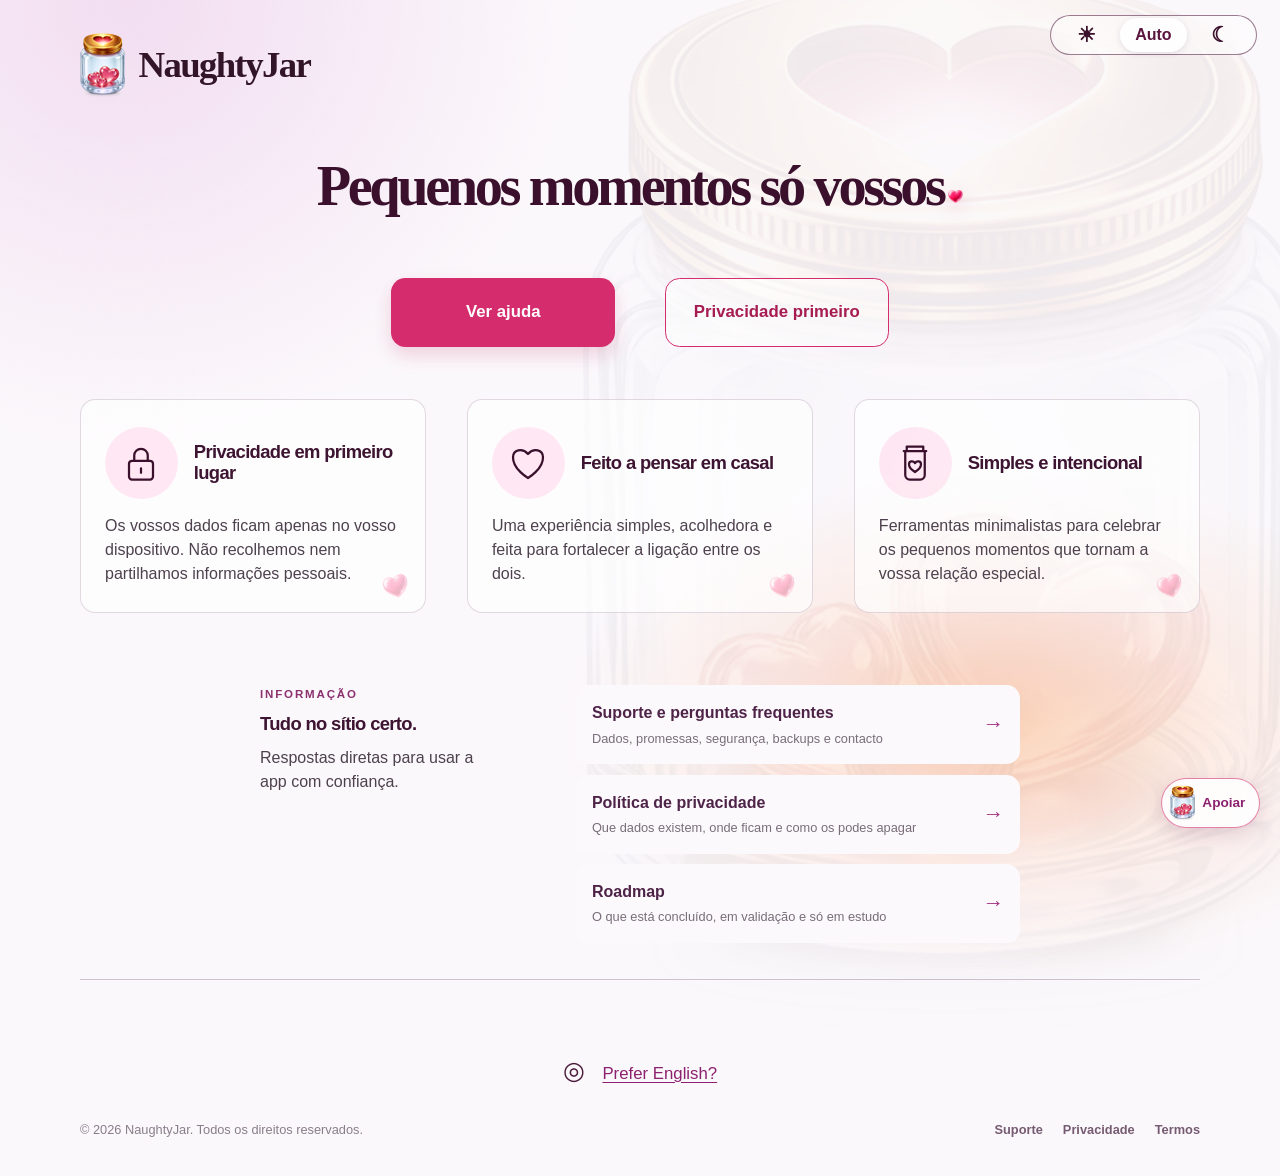
==== index.html @ 37265320 "Início de tudo!!" ====
<!doctype html>
<html lang="pt-PT">
<head>
  <meta charset="utf-8">
  <meta name="viewport" content="width=device-width, initial-scale=1">
  <meta name="description" content="NaughtyJar — uma forma privada de guardar momentos, promessas e ciclos a dois.">
  <meta name="theme-color" content="#8a176f">
  <title>NaughtyJar — Privado, só vosso</title>
  <link rel="stylesheet" href="style.css">
  <link rel="icon" type="image/png" href="img/logo.png">
  <link rel="apple-touch-icon" href="img/logo.png">
  <script defer src="theme.js"></script>
</head>
<body>
  <main class="home">
    <header class="home-brand" aria-label="NaughtyJar">
      <img src="img/logo.png" alt="" width="44px" height="60px">
      <span>NaughtyJar</span>
    </header>
    <section class="hero" aria-labelledby="page-title">
      <h1 id="page-title">Pequenos momentos só vossos<span class="title-charm"><img src="img/heart-charm.png" alt=""></span></h1>
      <div class="hero-actions"><a class="button button-primary" href="pt/support.html">Ver ajuda</a><a class="button button-secondary" href="pt/privacy.html">Privacidade primeiro</a></div>
    </section>
    <section class="feature-grid" aria-label="O essencial">
      <article class="feature-card"><span class="feature-icon"><img src="img/icon-lock.svg" alt=""></span><div><h2>Privacidade em primeiro lugar</h2><p>Os vossos dados ficam apenas no vosso dispositivo. Não recolhemos nem partilhamos informações pessoais.</p></div><img class="card-charm" src="img/heart-charm.png" alt=""></article>
      <article class="feature-card"><span class="feature-icon"><img src="img/icon-heart.svg" alt=""></span><div><h2>Feito a pensar em casal</h2><p>Uma experiência simples, acolhedora e feita para fortalecer a ligação entre os dois.</p></div><img class="card-charm" src="img/heart-charm.png" alt=""></article>
      <article class="feature-card"><span class="feature-icon"><img src="img/icon-jar.svg" alt=""></span><div><h2>Simples e intencional</h2><p>Ferramentas minimalistas para celebrar os pequenos momentos que tornam a vossa relação especial.</p></div><img class="card-charm" src="img/heart-charm.png" alt=""></article>
    </section>
    <section class="resource-section" aria-labelledby="resources-title">
      <div><p class="eyebrow">INFORMAÇÃO</p><h2 id="resources-title">Tudo no sítio certo.</h2><p>Respostas diretas para usar a app com confiança.</p></div>
      <nav class="resource-list" aria-label="Documentos em português">
        <a class="document-link" href="pt/support.html"><span><strong>Suporte e perguntas frequentes</strong><small>Dados, promessas, segurança, backups e contacto</small></span><span aria-hidden="true">→</span></a>
        <a class="document-link" href="pt/privacy.html"><span><strong>Política de privacidade</strong><small>Que dados existem, onde ficam e como os podes apagar</small></span><span aria-hidden="true">→</span></a>
        <a class="document-link" href="pt/roadmap.html"><span><strong>Roadmap</strong><small>O que está concluído, em validação e só em estudo</small></span><span aria-hidden="true">→</span></a>
      </nav>
    </section>
    <hr class="footer-divider">
    <nav class="language-strip site-language-strip" aria-label="Idioma"><span aria-hidden="true">◎</span><a href="en/index.html" lang="en">Prefer English?</a></nav>
  </main>
  <footer class="site-footer"><span>© 2026 NaughtyJar. Todos os direitos reservados.</span><nav aria-label="Informação legal"><a href="pt/support.html">Suporte</a><a href="pt/privacy.html">Privacidade</a><a href="pt/terms.html">Termos</a></nav></footer>
</body>
</html>
---- style.css ----
:root {
  color-scheme: light;
  font-family: ui-rounded, "SF Pro Rounded", -apple-system, BlinkMacSystemFont, "Segoe UI", sans-serif;
  line-height: 1.6;
  background: #fbf8fb;
  color: #271c2a;
}

html { overscroll-behavior-y: none; }

* { box-sizing: border-box; }

body {
  min-height: 100vh;
  margin: 0;
  padding: clamp(1.5rem, 2.5vw, 2.5rem) 1.25rem 1.5rem;
  overflow-x: clip;
  background: radial-gradient(circle at 10% 0%, #f2ddf1 0, transparent 28rem), radial-gradient(circle at 100% 90%, #f8e2d8 0, transparent 26rem), #fbf8fb;
}
body:has(.home) { background: radial-gradient(circle at 10% 0%, #f2ddf1 0, transparent 28rem), #fbf8fb; }
body:has(.home)::before { position: fixed; z-index: 0; right: -10rem; bottom: -5rem; width: 55rem; height: 32rem; content: ""; background: radial-gradient(ellipse at center, rgb(249 194 155 / 72%) 0, rgb(255 221 201 / 44%) 36%, transparent 70%); filter: blur(5px); pointer-events: none; }
body:has(.home) > footer { position: relative; z-index: 1; }
.home { position: relative; width: min(100%, 1120px); margin: 0 auto; }
.card { width: min(100%, 960px); margin: 0 auto; }
.home::before { position: absolute; z-index: 0; top: -4.5rem; right: -7rem; width: min(47rem, 57vw); aspect-ratio: 2 / 3; content: ""; background: url("img/jar-watermark.png") center / contain no-repeat; opacity: .055; filter: saturate(.7) blur(.4px); pointer-events: none; }
.home > * { position: relative; z-index: 1; }
.home-brand { display: inline-flex; align-items: center; gap: .85rem; color: #321628; font-family: Georgia, "Times New Roman", serif; font-size: clamp(1.65rem, 3vw, 2.3rem); font-weight: 700; letter-spacing: -.045em; }
.home-brand img { display: block; width: 45px; height: 67px; object-fit: contain; }
.hero { max-width: none; margin: clamp(3rem, 3vw, 3.5rem) auto 3.25rem; text-align: center; }
.brand-mark { display: grid; width: 3rem; height: 3rem; margin-bottom: 1.5rem; place-items: center; border-radius: 1rem; background: linear-gradient(135deg, #8a176f, #ca567f); box-shadow: 0 .7rem 1.8rem rgb(128 32 102 / 25%); color: #fff; font-size: .82rem; font-weight: 800; letter-spacing: .08em; }
.eyebrow { margin: 0 0 .65rem; color: #8b316f; font-size: .72rem; font-weight: 800; letter-spacing: .16em; }
h1, h2 { line-height: 1.12; }
h1 { margin: 0; font-size: clamp(2.35rem, 6vw, 4.6rem); letter-spacing: -.055em; }
.home h1 { color: #3a102c; font-family: Georgia, "Times New Roman", serif; font-size: clamp(3rem, 4.4vw, 4.65rem); font-weight: 700; letter-spacing: -.06em; }
.title-charm { display: inline-block; width: .27em; height: .27em; margin: 0 0 .03em .08em; vertical-align: -.02em; white-space: nowrap; }
.title-charm img { display: block; width: 100%; height: 100%; object-fit: contain; filter: drop-shadow(0 .12em .16em rgb(173 31 97 / 18%)); }
.intro { max-width: none; margin: 1.55rem 0 0; color: #685c69; font-size: 1.08rem; }
.home .intro { max-width: 48rem; margin-right: auto; margin-left: auto; }
.hero-actions { display: flex; flex-wrap: wrap; justify-content: center; gap: 2.3rem; margin: 3.15rem 0 1.35rem; }
.home .hero-actions { gap: 3.1rem; margin: 3.75rem 0 2rem; }
.button { display: inline-flex; align-items: center; justify-content: center; min-width: 14rem; min-height: 4.35rem; padding: 1rem 1.7rem; border: 1px solid transparent; border-radius: .9rem; font-size: 1.05rem; font-weight: 750; text-decoration: none; }
.button-primary { background: #d42c6d; color: #fff; box-shadow: 0 .55rem 1.1rem rgb(190 38 95 / 18%); }
.button-primary:hover { background: #bd215c; }
.button-secondary { border-color: #d42c6d; color: #a61b51; background: rgb(255 255 255 / 52%); }
.button-secondary:hover { background: rgb(255 225 237 / 58%); color: #8f1645; }
.feature-grid { display: grid; grid-template-columns: repeat(3, minmax(0, 1fr)); gap: 2.55rem; margin-bottom: 4.5rem; }
.feature-card { position: relative; display: grid; grid-template-columns: 6.2rem minmax(0, 1fr); gap: 1.45rem; min-height: 13rem; padding: 2.45rem 1.75rem; overflow: hidden; border: 1px solid rgb(98 52 90 / 18%); border-radius: .95rem; background: rgb(255 255 255 / 64%); box-shadow: none; }
.home .feature-card { grid-template-columns: 4.55rem minmax(0, 1fr); grid-template-rows: 4.55rem auto; column-gap: 1rem; row-gap: .9rem; align-items: center; min-height: 12rem; padding: 1.65rem 1.5rem; }
.home .feature-card > div { display: contents; }
.home .feature-card .feature-icon { grid-column: 1; grid-row: 1; }
.home .feature-card h2 { grid-column: 2; grid-row: 1; margin: 0; }
.home .feature-card p { grid-column: 1 / -1; grid-row: 2; }
.feature-icon { display: grid; width: 4.55rem; height: 4.55rem; place-items: center; border-radius: 50%; background: rgb(255 207 228 / 45%); }
.feature-icon img { width: 3rem; height: 3rem; }
.feature-card h2, .resource-section h2 { margin: .25rem 0 .7rem; color: #3d1431; font-size: 1.15rem; letter-spacing: -.035em; }
.feature-card p, .resource-section > div > p:last-child { margin: 0; color: #4d414d; font-size: 1rem; line-height: 1.5; }
.card-charm { position: absolute; right: 1rem; bottom: .8rem; width: 1.65rem; height: 1.65rem; object-fit: contain; opacity: .28; transform: rotate(-15deg); }
.resource-section { display: grid; grid-template-columns: minmax(0, .7fr) minmax(0, 1.3fr); gap: clamp(1.5rem, 6vw, 5rem); align-items: start; }
.home .resource-section { width: min(100%, 760px); margin-right: auto; margin-left: auto; }
.home .footer-divider { width: 100%; margin-top: 2.25rem; }
.resource-list { display: grid; gap: .65rem; }
.footer-divider { width: 100%; height: 50px; margin: 0 auto; border: 0; border-top: 1px solid rgb(98 52 90 / 28%); }
.language-strip { display: flex; flex-wrap: wrap; gap: .45rem 1rem; margin-top: 3rem; padding-top: 1.2rem; border-top: 1px solid rgb(98 52 90 / 12%); color: #786d79; font-size: .9rem; }
.site-language-strip { width: 100%; justify-content: center; gap: .6rem 1.1rem; margin: 2rem auto 0; padding-top: 0; border-top: 0; font-size: 1rem; }
.site-language-strip span { color: #4a1b3b; font-size: 1.55rem; line-height: .8; }
.site-language-strip a:first-of-type { font-size: 1.05rem; font-weight: 500; text-decoration: underline; text-underline-offset: .18em; }
.language-strip a { color: #8c216f; font-weight: 700; text-decoration: none; }
.language-grid { display: grid; grid-template-columns: repeat(2, minmax(0, 1fr)); gap: 1rem; }
.language-card, .card { border: 1px solid rgb(98 52 90 / 12%); border-radius: 1.4rem; background: rgb(255 255 255 / 80%); box-shadow: 0 1rem 3rem rgb(60 24 55 / 7%); }
.language-card { padding: clamp(1.25rem, 3vw, 2rem); }
.language-heading { display: flex; align-items: center; gap: .9rem; margin-bottom: 1.45rem; }
.language-heading h2 { margin: 0; font-size: 1.25rem; letter-spacing: -.025em; }
.language-heading p { margin: .15rem 0 0; color: #837784; font-size: .9rem; }
.flag { display: grid; width: 2.55rem; height: 2.55rem; place-items: center; border-radius: 50%; background: #f6eaf4; color: #8b316f; font-size: .7rem; font-weight: 800; }
nav { display: grid; gap: .65rem; }
.document-link { display: flex; align-items: center; justify-content: space-between; gap: 1rem; padding: .95rem 1rem; border-radius: .85rem; background: #fcf9fc; color: #4e2348; text-decoration: none; transition: background .18s ease, transform .18s ease; }
.document-link:hover { background: #f4e8f2; transform: translateX(.2rem); }
.document-link strong, .document-link small { display: block; }
.document-link small { margin-top: .16rem; color: #786d79; font-size: .8rem; }
.document-link > span:last-child { color: #a13484; font-size: 1.35rem; }
footer { width: min(100%, 1120px); margin: 2rem auto 0; color: #897d89; font-size: .8rem; }
.site-footer { display: flex; align-items: center; justify-content: space-between; gap: 1rem 2rem; padding-bottom: .75rem; }
.site-footer nav { display: flex; flex-wrap: wrap; gap: 1.25rem; }
footer a { color: #765b72; font-weight: 700; text-decoration: none; }
.footer-pending { color: #897d89; cursor: default; }
footer a:hover { color: #8c216f; }

.theme-control { position: fixed; z-index: 10; top: .95rem; right: max(1.5rem, calc((100vw - 1500px) / 2)); display: flex; width: 12.9rem; height: 2.45rem; gap: 0; padding: .12rem; border: 1px solid rgb(83 32 66 / 58%); border-radius: 99rem; background: rgb(255 255 255 / 46%); box-shadow: none; backdrop-filter: blur(14px); }
.theme-control button { flex: 1; display: grid; min-width: 0; height: 100%; padding: 0; place-items: center; border: 0; border-radius: 99rem; background: transparent; color: #3a102c; cursor: pointer; font: 700 1rem/1 -apple-system, BlinkMacSystemFont, "Segoe UI", sans-serif; }
.theme-control button:first-child, .theme-control button:last-child { font-size: 1.3rem; }
.theme-control button:hover { color: #8a176f; }
.theme-control button[aria-pressed="true"] { background: rgb(255 255 255 / 88%); color: #5a143e; box-shadow: 0 .1rem .4rem rgb(60 24 55 / 12%); }
.theme-control button:focus-visible { outline: 2px solid #a13484; outline-offset: 2px; }
.kofi-floating { position: fixed; z-index: 9; right: 1.25rem; bottom: 4.5rem; display: inline-flex; align-items: center; gap: .45rem; min-height: 2.8rem; padding: .35rem .85rem .35rem .5rem; border: 1px solid rgb(212 44 109 / 60%); border-radius: 999px; background: rgb(255 255 255 / 88%); box-shadow: 0 .45rem 1.2rem rgb(100 30 80 / 16%); color: #8c216f; font-size: .85rem; font-weight: 750; text-decoration: none; backdrop-filter: blur(10px); }
.kofi-floating img { width: 1.55rem; height: 2.3rem; object-fit: contain; }
.kofi-floating:hover { background: #fff0f6; transform: translateY(-1px); }

/* Privacy and support pages */
.document-page { position: relative; width: min(100%, 1400px); margin: 0 auto; }
.document-page::before { position: absolute; z-index: 0; top: -4rem; right: -6rem; width: min(38rem, 52vw); aspect-ratio: 2 / 3; content: ""; background: url("img/jar-watermark.png") center / contain no-repeat; opacity: .035; filter: saturate(.7) blur(.4px); pointer-events: none; }
.document-page > * { position: relative; z-index: 1; }
.document-header { position: relative; max-width: 1120px; margin: 0 auto 4rem; }
.document-header::before { display: flex; min-height: 67px; align-items: center; padding-left: calc(45px + .85rem); content: "NaughtyJar"; background: url("img/logo.png") left center / 45px 67px no-repeat; color: #321628; font-family: Georgia, "Times New Roman", serif; font-size: clamp(1.65rem, 3vw, 2.3rem); font-weight: 700; letter-spacing: -.045em; }
.document-header .back-link { position: fixed; z-index: 10; top: .95rem; left: max(1.5rem, calc((100vw - 1500px) / 2)); display: inline-flex; min-height: 2.45rem; align-items: center; padding: .45rem .8rem; border: 1px solid rgb(98 52 90 / 18%); border-radius: 99rem; background: rgb(255 255 255 / 72%); box-shadow: 0 .25rem .9rem rgb(60 24 55 / 8%); backdrop-filter: blur(12px); color: #6d4668; font-size: 0; font-weight: 700; text-decoration: none; }
.document-header .back-link::after { font-size: .85rem; }
html[lang="pt-PT"] .document-header .back-link::after { content: "← Voltar"; }
html[lang="en"] .document-header .back-link::after { content: "← Back"; }
.document-header .back-link:hover { border-color: #d42c6d; background: rgb(255 225 237 / 58%); color: #a61b51; }
.document-header .back-link:focus-visible { outline: 2px solid #d42c6d; outline-offset: .35rem; }
.document-title-row .document-brand { display: none; }
.back-link { color: #765b72; font-size: .9rem; font-weight: 700; text-decoration: none; }
.back-link:hover { color: #8c216f; }
.document-title-row { display: flex; align-items: center; justify-content: flex-end; gap: 1rem; margin: 1rem 0 1.35rem; }
.document-brand { display: flex; align-items: center; gap: .65rem; }
.document-brand img { display: block; width: 45px; height: 67px; object-fit: contain; }
.document-brand span { color: #8b316f; font-size: .72rem; font-weight: 800; letter-spacing: .14em; }
.language-link { padding: .45rem .75rem; border: 1px solid rgb(98 52 90 / 15%); border-radius: 99rem; color: #6d4668; font-size: .85rem; font-weight: 700; text-decoration: none; }
.language-link:hover { background: #f4e8f2; color: #8c216f; }
.document-header h1 { margin: 0; color: #3a102c; font-family: Georgia, "Times New Roman", serif; font-size: clamp(3rem, 5.2vw, 5.1rem); letter-spacing: -.065em; }
.document-intro { max-width: 48rem; margin: 1.25rem 0 .85rem; color: #685c69; font-size: 1.1rem; }
.document-header small { color: #7e727e; }
.document-content { max-width: 1120px; margin: 0 auto; padding: clamp(1.7rem, 4vw, 3.1rem); border: 1px solid rgb(98 52 90 / 16%); border-radius: 1rem; background: rgb(255 255 255 / 66%); box-shadow: none; }
.document-page + .footer-divider { margin-top: 4rem; }
.document-content h2 { margin: 2rem 0 .55rem; color: #4b2548; font-size: 1.22rem; letter-spacing: -.025em; }
.document-content h2:first-child { margin-top: 0; }
.document-content p { margin: .55rem 0; }
.document-content a { color: #8c216f; font-weight: 650; }
.document-content a.button-primary { color: #fff; }
.faq details { padding: .9rem 0; border-bottom: 1px solid rgb(98 52 90 / 11%); }
.faq details:last-of-type { border-bottom: 0; }
.faq summary { cursor: pointer; color: #4b2548; font-weight: 750; }
.faq summary::marker { color: #a13484; }
.faq details p { margin: .65rem 0 .05rem; color: #5f535f; }
.faq code { padding: .12rem .32rem; border-radius: .32rem; background: #f3e9f1; color: #6e215d; font-size: .9em; }
.roadmap ul { margin: .55rem 0 1.5rem; padding-left: 1.25rem; }
.roadmap li { margin: .5rem 0; }

.card { max-width: 760px; padding: clamp(1.5rem, 5vw, 3.25rem); }
.card > p:first-child { margin-top: 0; font-size: .92rem; }
.card h1 { margin: .8rem 0 .45rem; font-size: clamp(2.15rem, 6vw, 3.6rem); color: #762466; }
.card h2 { margin: 2rem 0 .55rem; color: #4b2548; font-size: 1.22rem; }
.card p { margin: .55rem 0; }
.card a { color: #8c216f; font-weight: 650; }
small { color: #7e727e; }

@media (max-width: 760px) { .intro { white-space: normal; } }
@media (max-width: 1050px) { .feature-grid { gap: 1rem; } .feature-card { grid-template-columns: 1fr; min-height: auto; } .feature-icon { width: 3.8rem; height: 3.8rem; font-size: 2rem; } }
@media (max-width: 720px) { .feature-grid, .resource-section { grid-template-columns: 1fr; } .feature-grid { gap: .75rem; } .home h1 { font-size: clamp(2.75rem, 11vw, 4.6rem); } .hero { margin-top: 4.75rem; text-align: left; } .hero-actions { justify-content: flex-start; gap: .75rem; } .button { min-width: 0; min-height: 3.25rem; } .site-language-strip { justify-content: flex-start; } }
@media (max-width: 620px) { .language-grid { grid-template-columns: 1fr; } .home::before, .document-page::before { top: 1rem; right: -7rem; width: 28rem; opacity: .035; } .home-brand { font-size: 1.55rem; } .home-brand img { width: 45px; height: 67px; } .document-header::before { min-height: 67px; padding-left: calc(45px + .85rem); background-size: 45px 67px; font-size: 1.55rem; } .document-header .back-link { top: .65rem; left: .65rem; } .hero { margin-bottom: 2.5rem; padding-top: 0; } .feature-card { padding: 1.45rem; } .theme-control { top: .65rem; right: .65rem; } .site-footer { align-items: flex-start; flex-direction: column; } }

@media (prefers-color-scheme: dark) 
{
  :root { color-scheme: dark; background: #1e1620; color: #f6edf6; }
  body { background: radial-gradient(circle at 10% 0%, #41253e 0, transparent 28rem), #1e1620; }
  .language-card, .card { border-color: rgb(255 218 247 / 12%); background: rgb(48 34 50 / 90%); box-shadow: none; }
  .feature-card { border-color: rgb(255 218 247 / 12%); background: rgb(48 34 50 / 72%); }
  .intro, .language-heading p, .document-link small, small { color: #c5b7c4; }
  .document-link { background: #3c2a3d; color: #f6edf6; }
  .document-link:hover { background: #4a3149; }
  .flag { background: #4b2d47; color: #ffc7ef; }
  .card h1, .card h2 { color: #ffc6ee; }
  .card a, .document-link > span:last-child { color: #ffafe1; }
  .button-primary { background: #c448a1; color: #241522; }
  .document-content a.button-primary { color: #241522; }
  .button-primary:hover { background: #e266bb; }
  .button-secondary { border-color: rgb(255 218 247 / 16%); background: #3c2a3d; color: #ffafe1; }
  .button-secondary:hover { background: #4a3149; }
  .feature-card h2, .resource-section h2, .faq summary, .home h1, .document-header h1 { color: #ffc6ee; }
  .feature-card p, .resource-section > div > p:last-child, .faq details p { color: #c5b7c4; }
  .faq details, .footer-divider { border-color: rgb(255 218 247 / 12%); }
  .faq code { background: #4a3149; color: #ffafe1; }
  .back-link, .document-intro, .document-header small { color: #c5b7c4; }
  .back-link:hover, .language-link { color: #ffafe1; }
  .language-link { border-color: rgb(255 218 247 / 16%); }
  .language-link:hover { background: #4a3149; }
  .document-brand span, .document-content a { color: #ffafe1; }
  footer a { color: #ffafe1; }
  .home-brand, .document-header::before { color: #fff0fa; }
  .eyebrow { color: #ffafe1; }
  .language-strip, footer, .footer-pending { color: #dbcada; }
  .language-strip a { color: #ffafe1; }
  .document-header .back-link { border-color: rgb(255 218 247 / 28%); background: rgb(48 34 50 / 82%); box-shadow: none; color: #ffafe1; }
  .document-content { border-color: rgb(255 218 247 / 12%); background: rgb(48 34 50 / 90%); box-shadow: none; }
  .kofi-floating { border-color: rgb(255 175 225 / 55%); background: rgb(48 34 50 / 90%); color: #ffafe1; box-shadow: none; }
  .kofi-floating:hover { background: #4a3149; }
  .document-content h2 { color: #ffc6ee; }
  .home::before { opacity: .09; }
  .site-language-strip span { color: #ffafe1; }
  body:has(.home)::before { display: none; }
}

/* An explicit appearance choice takes priority over the device setting. */
html[data-theme="dark"] { color-scheme: dark; background: #1e1620; color: #f6edf6; }
html[data-theme="dark"] body { background: radial-gradient(circle at 10% 0%, #41253e 0, transparent 28rem), #1e1620; }
html[data-theme="dark"] .language-card, html[data-theme="dark"] .card { border-color: rgb(255 218 247 / 12%); background: rgb(48 34 50 / 90%); box-shadow: none; }
html[data-theme="dark"] .feature-card { border-color: rgb(255 218 247 / 12%); background: rgb(48 34 50 / 72%); }
html[data-theme="dark"] .intro, html[data-theme="dark"] .language-heading p, html[data-theme="dark"] .document-link small, html[data-theme="dark"] small { color: #c5b7c4; }
html[data-theme="dark"] .document-link { background: #3c2a3d; color: #f6edf6; }
html[data-theme="dark"] .document-link:hover, html[data-theme="dark"] .button-secondary:hover, html[data-theme="dark"] .language-link:hover { background: #4a3149; }
html[data-theme="dark"] .flag { background: #4b2d47; color: #ffc7ef; }
html[data-theme="dark"] .card h1, html[data-theme="dark"] .card h2, html[data-theme="dark"] .feature-card h2, html[data-theme="dark"] .resource-section h2, html[data-theme="dark"] .faq summary, html[data-theme="dark"] .document-content h2, html[data-theme="dark"] .home h1, html[data-theme="dark"] .document-header h1 { color: #ffc6ee; }
html[data-theme="dark"] .card a, html[data-theme="dark"] .document-link > span:last-child, html[data-theme="dark"] .back-link:hover, html[data-theme="dark"] .language-link, html[data-theme="dark"] .document-brand span, html[data-theme="dark"] .document-content a, html[data-theme="dark"] footer a { color: #ffafe1; }
html[data-theme="dark"] .button-primary { background: #e05a92; color: #241522; }
html[data-theme="dark"] .document-content a.button-primary { color: #241522; }
html[data-theme="dark"] .button-primary:hover { background: #ed77a7; }
html[data-theme="dark"] .button-secondary { border-color: rgb(255 218 247 / 16%); background: #3c2a3d; color: #ffafe1; }
html[data-theme="dark"] .feature-card p, html[data-theme="dark"] .resource-section > div > p:last-child, html[data-theme="dark"] .faq details p, html[data-theme="dark"] .back-link, html[data-theme="dark"] .document-intro, html[data-theme="dark"] .document-header small { color: #c5b7c4; }
html[data-theme="dark"] .faq details, html[data-theme="dark"] .footer-divider { border-color: rgb(255 218 247 / 12%); }
html[data-theme="dark"] .faq code { background: #4a3149; color: #ffafe1; }
html[data-theme="dark"] .language-link { border-color: rgb(255 218 247 / 16%); }
html[data-theme="dark"] .document-content { border-color: rgb(255 218 247 / 12%); background: rgb(48 34 50 / 90%); box-shadow: none; }
html[data-theme="dark"] .kofi-floating { border-color: rgb(255 175 225 / 55%); background: rgb(48 34 50 / 90%); color: #ffafe1; box-shadow: none; }
html[data-theme="dark"] .kofi-floating:hover { background: #4a3149; }
html[data-theme="dark"] .theme-control { border-color: rgb(255 218 247 / 35%); background: rgb(48 34 50 / 78%); box-shadow: none; }
html[data-theme="dark"] .theme-control button { color: #e6d8e4; }
html[data-theme="dark"] .theme-control button:hover { color: #ffafe1; }
html[data-theme="dark"] .theme-control button[aria-pressed="true"] { background: rgb(91 57 86 / 92%); color: #fff; box-shadow: none; }
html[data-theme="dark"] .home::before { opacity: .09; }
html[data-theme="dark"] .site-language-strip span { color: #ffafe1; }
html[data-theme="dark"] body:has(.home)::before { display: none; }
html[data-theme="dark"] .home-brand, html[data-theme="dark"] .document-header::before { color: #fff0fa; }
html[data-theme="dark"] .eyebrow { color: #ffafe1; }
html[data-theme="dark"] .language-strip, html[data-theme="dark"] footer, html[data-theme="dark"] .footer-pending { color: #dbcada; }
html[data-theme="dark"] .language-strip a { color: #ffafe1; }
html[data-theme="dark"] .document-header .back-link { border-color: rgb(255 218 247 / 28%); background: rgb(48 34 50 / 82%); box-shadow: none; color: #ffafe1; }

html[data-theme="light"] { color-scheme: light; background: #fbf8fb; color: #271c2a; }
html[data-theme="light"] body { background: radial-gradient(circle at 10% 0%, #f2ddf1 0, transparent 28rem), radial-gradient(circle at 100% 90%, #f8e2d8 0, transparent 26rem), #fbf8fb; }
html[data-theme="light"] .language-card, html[data-theme="light"] .card { border-color: rgb(98 52 90 / 12%); background: rgb(255 255 255 / 80%); box-shadow: 0 1rem 3rem rgb(60 24 55 / 7%); }
html[data-theme="light"] .feature-card { border-color: rgb(98 52 90 / 12%); background: rgb(255 255 255 / 62%); }
html[data-theme="light"] .intro, html[data-theme="light"] .language-heading p, html[data-theme="light"] .document-link small, html[data-theme="light"] small { color: #685c69; }
html[data-theme="light"] .document-link { background: #fcf9fc; color: #4e2348; }
html[data-theme="light"] .document-link:hover { background: #f4e8f2; }
html[data-theme="light"] .flag { background: #f6eaf4; color: #8b316f; }
html[data-theme="light"] .card h1 { color: #762466; }
html[data-theme="light"] .card h2, html[data-theme="light"] .feature-card h2, html[data-theme="light"] .resource-section h2, html[data-theme="light"] .faq summary, html[data-theme="light"] .document-content h2 { color: #4b2548; }
html[data-theme="light"] .card a, html[data-theme="light"] .document-link > span:last-child, html[data-theme="light"] .back-link:hover, html[data-theme="light"] .language-link, html[data-theme="light"] .document-brand span, html[data-theme="light"] .document-content a, html[data-theme="light"] footer a { color: #8c216f; }
html[data-theme="light"] .button-primary { background: #d42c6d; color: #fff; }
html[data-theme="light"] .document-content a.button-primary { color: #fff; }
html[data-theme="light"] .button-primary:hover { background: #bd215c; }
html[data-theme="light"] .button-secondary { border-color: #d42c6d; background: rgb(255 255 255 / 52%); color: #a61b51; }
html[data-theme="light"] .button-secondary:hover { background: rgb(255 225 237 / 58%); }
html[data-theme="light"] .feature-card p, html[data-theme="light"] .resource-section > div > p:last-child, html[data-theme="light"] .faq details p, html[data-theme="light"] .back-link, html[data-theme="light"] .document-intro, html[data-theme="light"] .document-header small { color: #685c69; }
html[data-theme="light"] .faq details, html[data-theme="light"] .footer-divider { border-color: rgb(98 52 90 / 12%); }
html[data-theme="light"] .faq code { background: #f3e9f1; color: #6e215d; }
html[data-theme="light"] .language-link { border-color: rgb(98 52 90 / 15%); }
html[data-theme="light"] .document-content { border-color: rgb(98 52 90 / 12%); background: rgb(255 255 255 / 80%); box-shadow: 0 1rem 3rem rgb(60 24 55 / 7%); }
html[data-theme="light"] .theme-control { border-color: rgb(83 32 66 / 58%); background: rgb(255 255 255 / 46%); box-shadow: none; }
html[data-theme="light"] .theme-control button { color: #3a102c; }
html[data-theme="light"] .theme-control button:hover { color: #8a176f; }
html[data-theme="light"] .theme-control button[aria-pressed="true"] { background: rgb(255 255 255 / 88%); color: #5a143e; box-shadow: 0 .1rem .4rem rgb(60 24 55 / 12%); }
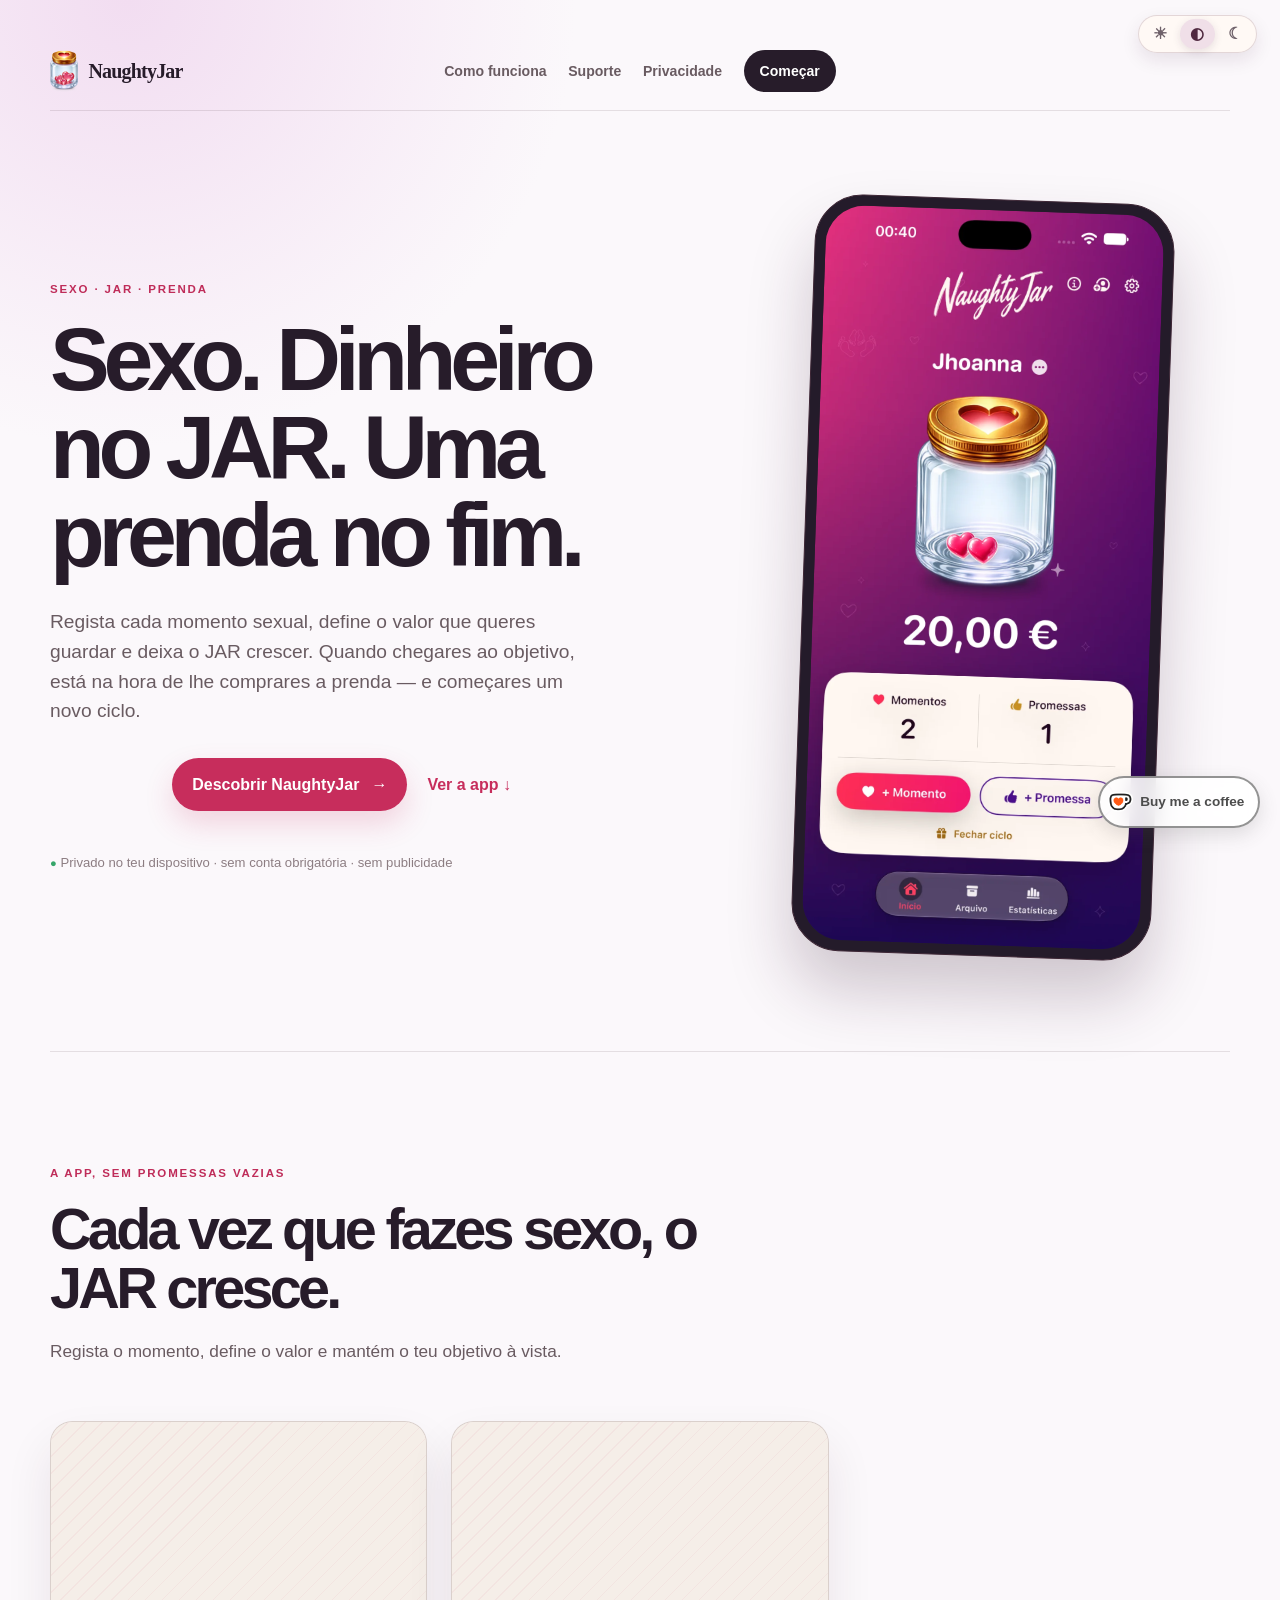
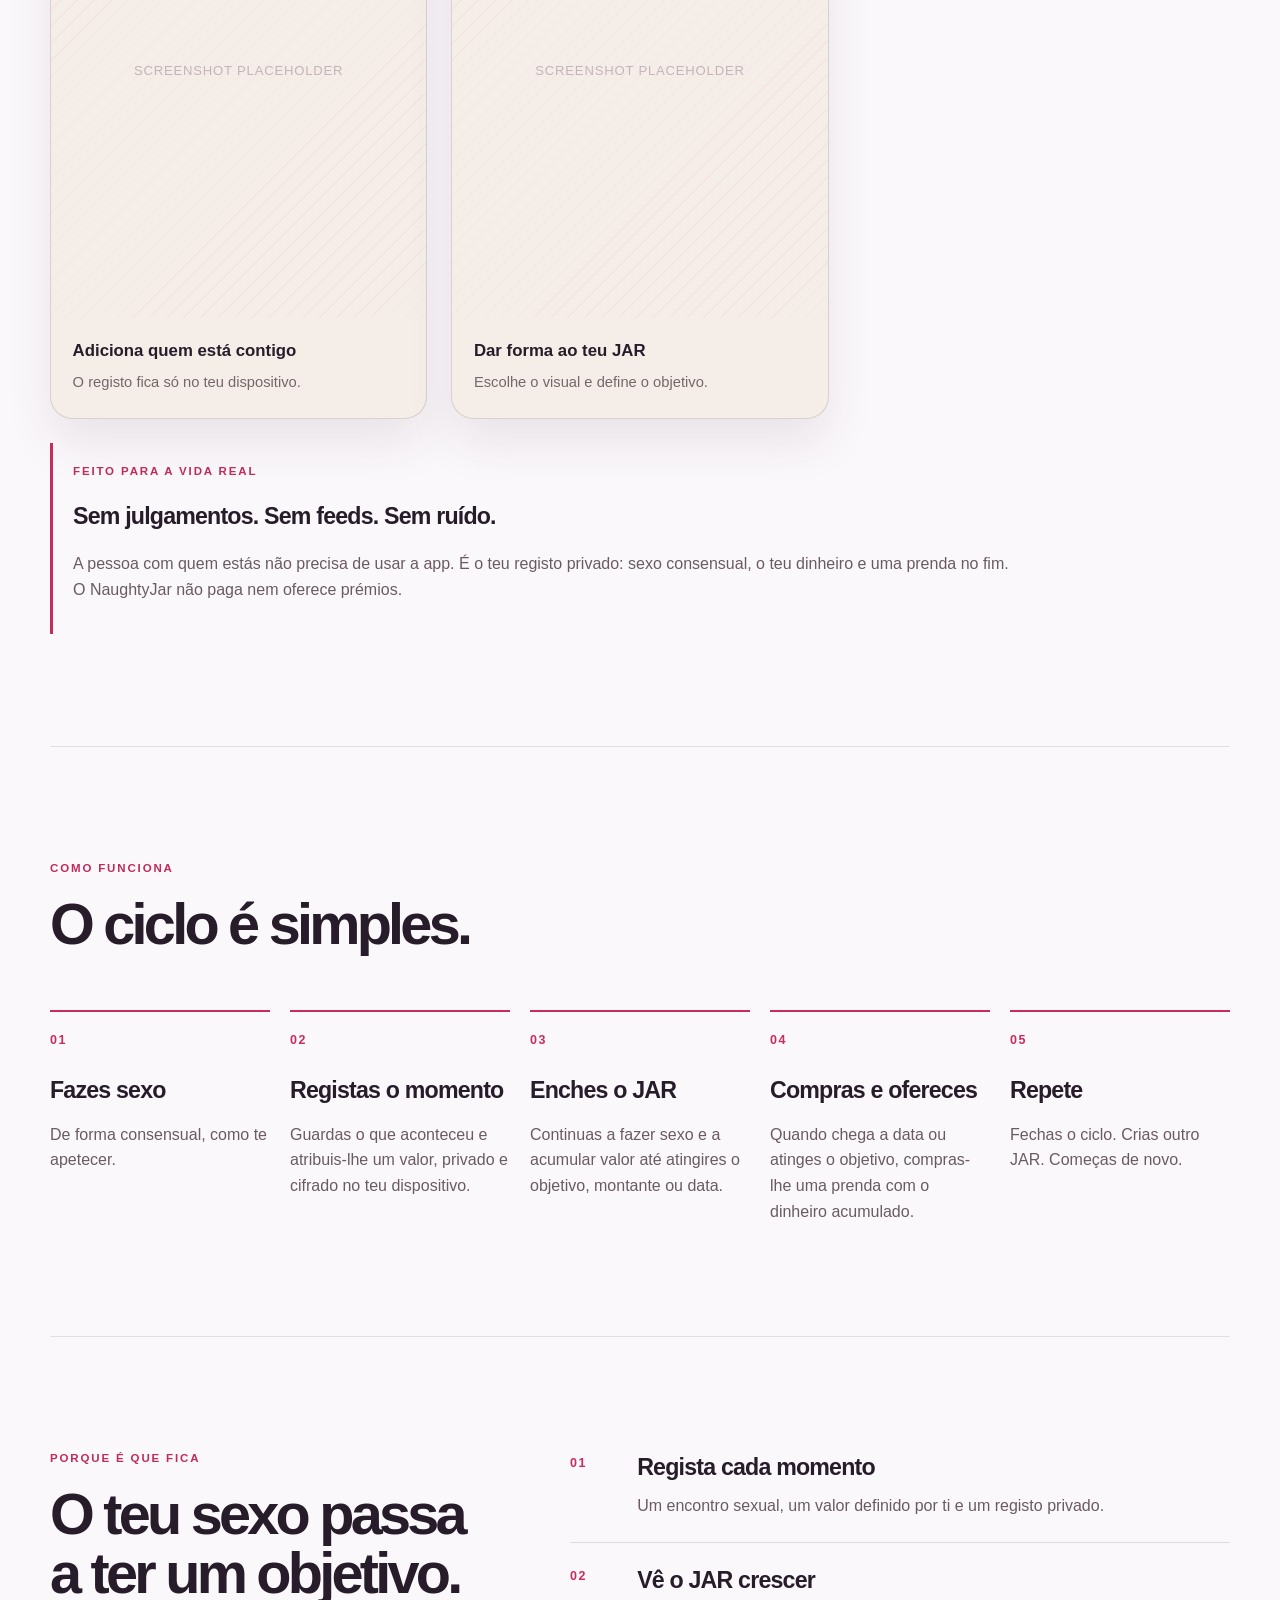
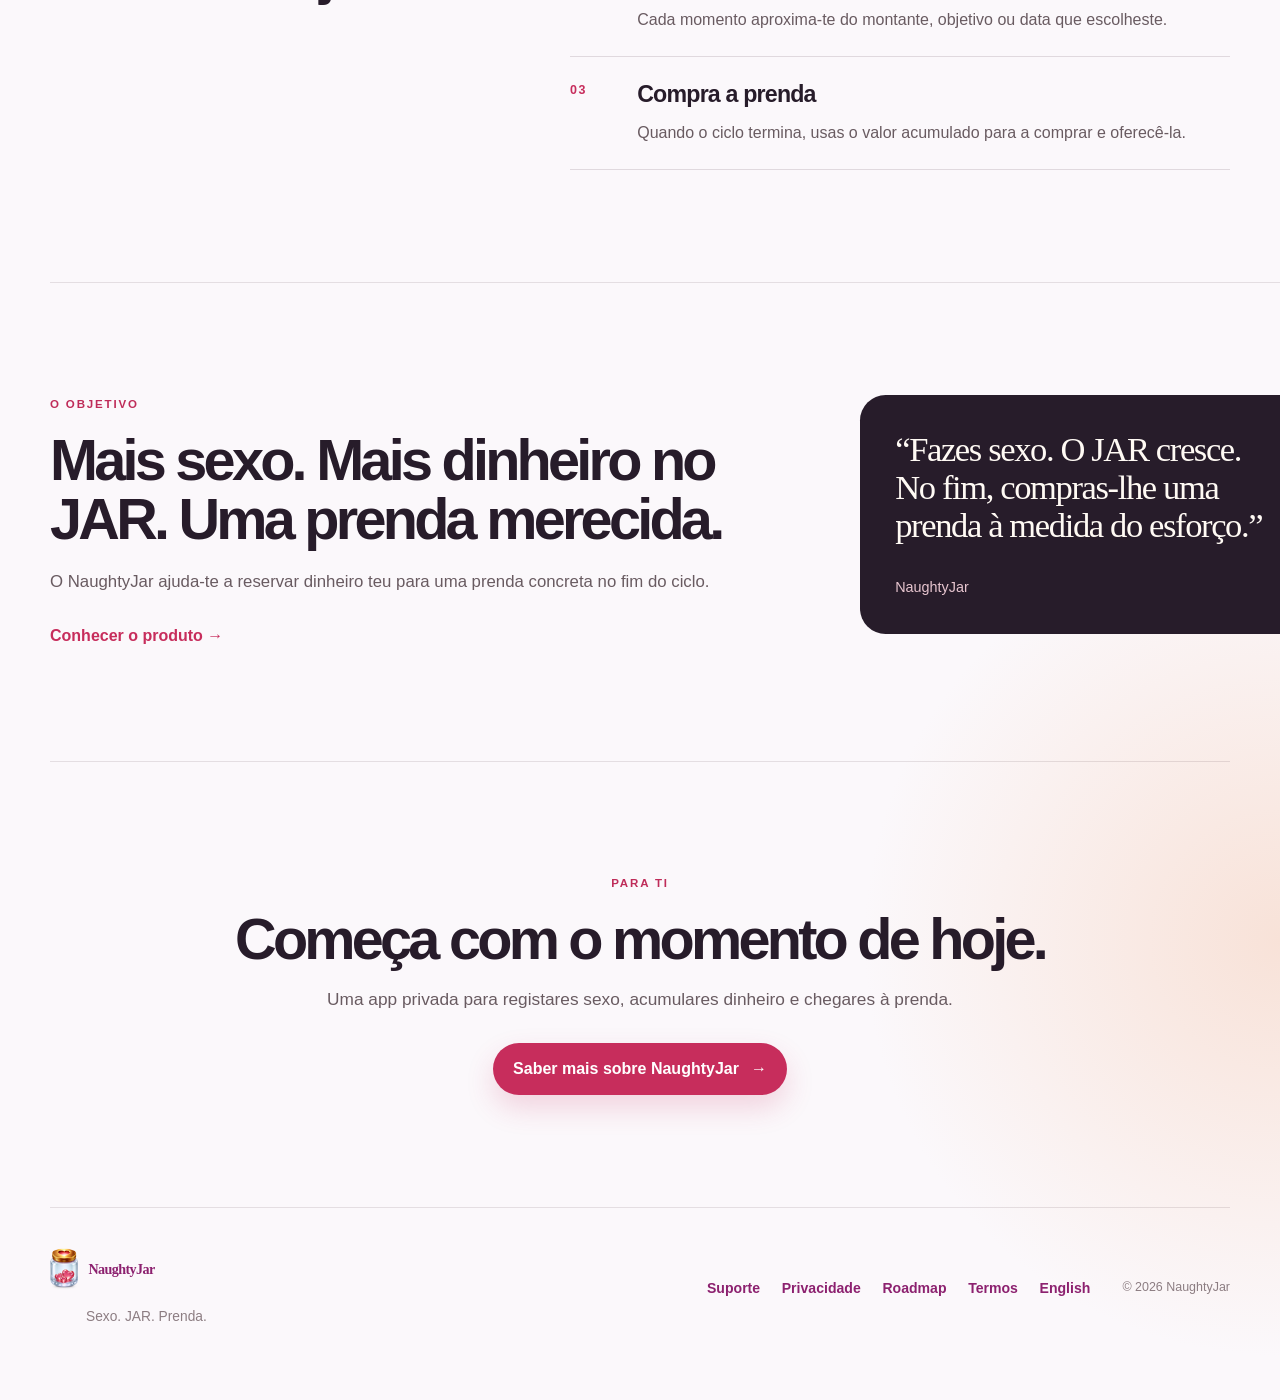
==== commit ae14b350: "Add files via upload" ====
--- a/index.html
+++ b/index.html
@@ -3,40 +3,29 @@
 <head>
   <meta charset="utf-8">
   <meta name="viewport" content="width=device-width, initial-scale=1">
-  <meta name="description" content="NaughtyJar — uma forma privada de guardar momentos, promessas e ciclos a dois.">
-  <meta name="theme-color" content="#8a176f">
-  <title>NaughtyJar — Privado, só vosso</title>
+  <meta name="description" content="NaughtyJar — sexo, dinheiro no JAR e uma prenda no fim. O teu ritual privado.">
+  <meta name="theme-color" content="#fffaf4">
+  <title>NaughtyJar — Sexo. Dinheiro no JAR. Uma prenda no fim.</title>
   <link rel="stylesheet" href="style.css">
   <link rel="icon" type="image/png" href="img/logo.png">
-  <link rel="apple-touch-icon" href="img/logo.png">
   <script defer src="theme.js"></script>
 </head>
 <body>
-  <main class="home">
-    <header class="home-brand" aria-label="NaughtyJar">
-      <img src="img/logo.png" alt="" width="44px" height="60px">
-      <span>NaughtyJar</span>
-    </header>
-    <section class="hero" aria-labelledby="page-title">
-      <h1 id="page-title">Pequenos momentos só vossos<span class="title-charm"><img src="img/heart-charm.png" alt=""></span></h1>
-      <div class="hero-actions"><a class="button button-primary" href="pt/support.html">Ver ajuda</a><a class="button button-secondary" href="pt/privacy.html">Privacidade primeiro</a></div>
+  <main class="landing">
+    <nav class="landing-nav" aria-label="Navegação principal">
+      <a class="landing-wordmark" href="index.html"><img src="img/logo.png" alt=""><span>NaughtyJar</span></a>
+      <div class="landing-nav-links"><a href="#como-funciona">Como funciona</a><a href="pt/support.html">Suporte</a><a href="pt/privacy.html">Privacidade</a><a class="nav-cta" href="#começar">Começar</a></div>
+    </nav>
+    <section class="landing-hero" aria-labelledby="hero-title">
+      <div class="hero-copy"><p class="eyebrow">SEXO · JAR · PRENDA</p><h1 id="hero-title">Sexo. Dinheiro no JAR. Uma prenda no fim.</h1><p class="hero-lede">Regista cada momento sexual, define o valor que queres guardar e deixa o JAR crescer. Quando chegares ao objetivo, está na hora de lhe comprares a prenda — e começares um novo ciclo.</p><div class="hero-actions"><a class="landing-button landing-button-primary" href="#começar">Descobrir NaughtyJar <span aria-hidden="true">→</span></a><a class="text-link" href="#produto">Ver a app <span aria-hidden="true">↓</span></a></div><p class="quiet-proof"><span aria-hidden="true">●</span> Privado no teu dispositivo · sem conta obrigatória · sem publicidade</p></div>
+      <div class="hero-product" aria-label="Ecrã inicial da NaughtyJar"><div class="device-frame"><img src="img/app-screens/home-active.webp" alt="Ecrã inicial da NaughtyJar com Jhoanna, momentos e promessas"></div></div>
     </section>
-    <section class="feature-grid" aria-label="O essencial">
-      <article class="feature-card"><span class="feature-icon"><img src="img/icon-lock.svg" alt=""></span><div><h2>Privacidade em primeiro lugar</h2><p>Os vossos dados ficam apenas no vosso dispositivo. Não recolhemos nem partilhamos informações pessoais.</p></div><img class="card-charm" src="img/heart-charm.png" alt=""></article>
-      <article class="feature-card"><span class="feature-icon"><img src="img/icon-heart.svg" alt=""></span><div><h2>Feito a pensar em casal</h2><p>Uma experiência simples, acolhedora e feita para fortalecer a ligação entre os dois.</p></div><img class="card-charm" src="img/heart-charm.png" alt=""></article>
-      <article class="feature-card"><span class="feature-icon"><img src="img/icon-jar.svg" alt=""></span><div><h2>Simples e intencional</h2><p>Ferramentas minimalistas para celebrar os pequenos momentos que tornam a vossa relação especial.</p></div><img class="card-charm" src="img/heart-charm.png" alt=""></article>
-    </section>
-    <section class="resource-section" aria-labelledby="resources-title">
-      <div><p class="eyebrow">INFORMAÇÃO</p><h2 id="resources-title">Tudo no sítio certo.</h2><p>Respostas diretas para usar a app com confiança.</p></div>
-      <nav class="resource-list" aria-label="Documentos em português">
-        <a class="document-link" href="pt/support.html"><span><strong>Suporte e perguntas frequentes</strong><small>Dados, promessas, segurança, backups e contacto</small></span><span aria-hidden="true">→</span></a>
-        <a class="document-link" href="pt/privacy.html"><span><strong>Política de privacidade</strong><small>Que dados existem, onde ficam e como os podes apagar</small></span><span aria-hidden="true">→</span></a>
-        <a class="document-link" href="pt/roadmap.html"><span><strong>Roadmap</strong><small>O que está concluído, em validação e só em estudo</small></span><span aria-hidden="true">→</span></a>
-      </nav>
-    </section>
-    <hr class="footer-divider">
-    <nav class="language-strip site-language-strip" aria-label="Idioma"><span aria-hidden="true">◎</span><a href="en/index.html" lang="en">Prefer English?</a></nav>
+    <section class="product-section" id="produto" aria-labelledby="product-title"><div class="section-heading"><p class="eyebrow">A APP, SEM PROMESSAS VAZIAS</p><h2 id="product-title">Cada vez que fazes sexo, o JAR cresce.</h2><p>Regista o momento, define o valor e mantém o teu objetivo à vista.</p></div><div class="screen-grid"><figure class="screen-card screen-card-tall"><div class="screen-placeholder" aria-hidden="true"><span>Screenshot placeholder</span></div><figcaption><strong>Adiciona quem está contigo</strong><span>O registo fica só no teu dispositivo.</span></figcaption></figure><figure class="screen-card screen-card-tall"><div class="screen-placeholder" aria-hidden="true"><span>Screenshot placeholder</span></div><figcaption><strong>Dar forma ao teu JAR</strong><span>Escolhe o visual e define o objetivo.</span></figcaption></figure><div class="product-note"><p class="eyebrow">FEITO PARA A VIDA REAL</p><h3>Sem julgamentos. Sem feeds. Sem ruído.</h3><p>A pessoa com quem estás não precisa de usar a app. É o teu registo privado: sexo consensual, o teu dinheiro e uma prenda no fim.<br>O NaughtyJar não paga nem oferece prémios.</p></div></div></section>
+    <section class="how-section" id="como-funciona" aria-labelledby="how-title"><div class="section-heading"><p class="eyebrow">COMO FUNCIONA</p><h2 id="how-title">O ciclo é simples.</h2></div><div class="step-grid"><article><span class="step-number">01</span><h3>Fazes sexo</h3><p>De forma consensual, como te apetecer.</p></article><article><span class="step-number">02</span><h3>Registas o momento</h3><p>Guardas o que aconteceu e atribuis-lhe um valor, privado e cifrado no teu dispositivo.</p></article><article><span class="step-number">03</span><h3>Enches o JAR</h3><p>Continuas a fazer sexo e a acumular valor até atingires o objetivo, montante ou data.</p></article><article><span class="step-number">04</span><h3>Compras e ofereces</h3><p>Quando chega a data ou atinges o objetivo, compras-lhe uma prenda com o dinheiro acumulado.</p></article><article><span class="step-number">05</span><h3>Repete</h3><p>Fechas o ciclo. Crias outro JAR. Começas de novo.</p></article></div></section>
+    <section class="benefits-section" aria-labelledby="benefits-title"><div class="benefit-intro"><p class="eyebrow">PORQUE É QUE FICA</p><h2 id="benefits-title">O teu sexo passa a ter um objetivo.</h2></div><div class="benefit-list"><article><span>01</span><div><h3>Regista cada momento</h3><p>Um encontro sexual, um valor definido por ti e um registo privado.</p></div></article><article><span>02</span><div><h3>Vê o JAR crescer</h3><p>Cada momento aproxima-te do montante, objetivo ou data que escolheste.</p></div></article><article><span>03</span><div><h3>Compra a prenda</h3><p>Quando o ciclo termina, usas o valor acumulado para a comprar e oferecê-la.</p></div></article></div></section>
+    <section class="daily-section" aria-labelledby="daily-title"><div class="daily-copy"><p class="eyebrow">O OBJETIVO</p><h2>Mais sexo. Mais dinheiro no JAR. Uma prenda merecida.</h2><p>O NaughtyJar ajuda-te a reservar dinheiro teu para uma prenda concreta no fim do ciclo.</p><a class="text-link" href="pt/support.html">Conhecer o produto <span aria-hidden="true">→</span></a></div><div class="daily-quote"><p>“Fazes sexo. O JAR cresce.<br>No fim, compras-lhe uma<br>prenda à medida do esforço.”</p><span>NaughtyJar</span></div></section>
+    <section class="final-cta" id="começar" aria-labelledby="cta-title"><p class="eyebrow">PARA TI</p><h2>Começa com o momento de hoje.</h2><p>Uma app privada para registares sexo, acumulares dinheiro e chegares à prenda.</p><a class="landing-button landing-button-primary" href="pt/support.html">Saber mais sobre NaughtyJar <span aria-hidden="true">→</span></a></section>
   </main>
-  <footer class="site-footer"><span>© 2026 NaughtyJar. Todos os direitos reservados.</span><nav aria-label="Informação legal"><a href="pt/support.html">Suporte</a><a href="pt/privacy.html">Privacidade</a><a href="pt/terms.html">Termos</a></nav></footer>
+  <footer class="landing-footer"><div><a class="landing-wordmark" href="index.html"><img src="img/logo.png" alt=""><span>NaughtyJar</span></a><p>Sexo. JAR. Prenda.</p></div><nav aria-label="Informação legal"><a href="pt/support.html">Suporte</a><a href="pt/privacy.html">Privacidade</a><a href="pt/roadmap.html">Roadmap</a><a href="pt/terms.html">Termos</a><a href="en/index.html" lang="en">English</a></nav><span class="copyright">© 2026 NaughtyJar</span></footer>
 </body>
 </html>
--- a/style.css
+++ b/style.css
@@ -22,7 +22,6 @@
 body:has(.home) > footer { position: relative; z-index: 1; }
 .home { position: relative; width: min(100%, 1120px); margin: 0 auto; }
 .card { width: min(100%, 960px); margin: 0 auto; }
-.home::before { position: absolute; z-index: 0; top: -4.5rem; right: -7rem; width: min(47rem, 57vw); aspect-ratio: 2 / 3; content: ""; background: url("img/jar-watermark.png") center / contain no-repeat; opacity: .055; filter: saturate(.7) blur(.4px); pointer-events: none; }
 .home > * { position: relative; z-index: 1; }
 .home-brand { display: inline-flex; align-items: center; gap: .85rem; color: #321628; font-family: Georgia, "Times New Roman", serif; font-size: clamp(1.65rem, 3vw, 2.3rem); font-weight: 700; letter-spacing: -.045em; }
 .home-brand img { display: block; width: 45px; height: 67px; object-fit: contain; }
@@ -85,19 +84,19 @@
 .footer-pending { color: #897d89; cursor: default; }
 footer a:hover { color: #8c216f; }
 
-.theme-control { position: fixed; z-index: 10; top: .95rem; right: max(1.5rem, calc((100vw - 1500px) / 2)); display: flex; width: 12.9rem; height: 2.45rem; gap: 0; padding: .12rem; border: 1px solid rgb(83 32 66 / 58%); border-radius: 99rem; background: rgb(255 255 255 / 46%); box-shadow: none; backdrop-filter: blur(14px); }
-.theme-control button { flex: 1; display: grid; min-width: 0; height: 100%; padding: 0; place-items: center; border: 0; border-radius: 99rem; background: transparent; color: #3a102c; cursor: pointer; font: 700 1rem/1 -apple-system, BlinkMacSystemFont, "Segoe UI", sans-serif; }
-.theme-control button:first-child, .theme-control button:last-child { font-size: 1.3rem; }
-.theme-control button:hover { color: #8a176f; }
-.theme-control button[aria-pressed="true"] { background: rgb(255 255 255 / 88%); color: #5a143e; box-shadow: 0 .1rem .4rem rgb(60 24 55 / 12%); }
+.theme-control { position: fixed; z-index: 10; top: .95rem; right: max(1.5rem, calc((100vw - 1500px) / 2)); display: flex; align-items: center; width: 7.4rem; height: 2.35rem; gap: .12rem; padding: .16rem .2rem; border: 1px solid rgb(83 32 66 / 16%); border-radius: 99rem; background: rgb(255 250 244 / 84%); box-shadow: 0 .45rem 1.1rem rgb(60 24 55 / 10%); backdrop-filter: blur(18px) saturate(1.1); }
+.theme-control button { flex: 1; display: flex; min-width: 0; height: 100%; align-items: center; justify-content: center; padding: 0 .2rem; border: 0; border-radius: 99rem; background: transparent; color: #6f616a; cursor: pointer; font: 700 1rem/1 -apple-system, BlinkMacSystemFont, "Segoe UI", sans-serif; transition: background .2s ease, color .2s ease, transform .2s ease; }
+.theme-control button > span:first-child { font-size: 1rem; }
+.theme-control button:hover { color: #8a176f; transform: translateY(-1px); }
+.theme-control button[aria-pressed="true"] { background: linear-gradient(135deg, #fff, #f9e3ed); color: #5a143e; box-shadow: 0 .2rem .65rem rgb(60 24 55 / 15%); }
 .theme-control button:focus-visible { outline: 2px solid #a13484; outline-offset: 2px; }
-.kofi-floating { position: fixed; z-index: 9; right: 1.25rem; bottom: 4.5rem; display: inline-flex; align-items: center; gap: .45rem; min-height: 2.8rem; padding: .35rem .85rem .35rem .5rem; border: 1px solid rgb(212 44 109 / 60%); border-radius: 999px; background: rgb(255 255 255 / 88%); box-shadow: 0 .45rem 1.2rem rgb(100 30 80 / 16%); color: #8c216f; font-size: .85rem; font-weight: 750; text-decoration: none; backdrop-filter: blur(10px); }
+
+.kofi-floating { position: fixed; z-index: 9; right: 1.25rem; bottom: 4.5rem; display: inline-flex; align-items: center; gap: .45rem; min-height: 2.8rem; padding: .35rem .85rem .35rem .5rem; border: 2px solid rgb(76 76 76 / 60%); border-radius: 999px; background: rgb(255 255 255 / 88%); box-shadow: 0 .45rem 1.2rem rgb(76 76 76 / 16%); color: #4C4C4C; font-size: .85rem; font-weight: 750; text-decoration: none; backdrop-filter: blur(10px); }
 .kofi-floating img { width: 1.55rem; height: 2.3rem; object-fit: contain; }
 .kofi-floating:hover { background: #fff0f6; transform: translateY(-1px); }
 
 /* Privacy and support pages */
 .document-page { position: relative; width: min(100%, 1400px); margin: 0 auto; }
-.document-page::before { position: absolute; z-index: 0; top: -4rem; right: -6rem; width: min(38rem, 52vw); aspect-ratio: 2 / 3; content: ""; background: url("img/jar-watermark.png") center / contain no-repeat; opacity: .035; filter: saturate(.7) blur(.4px); pointer-events: none; }
 .document-page > * { position: relative; z-index: 1; }
 .document-header { position: relative; max-width: 1120px; margin: 0 auto 4rem; }
 .document-header::before { display: flex; min-height: 67px; align-items: center; padding-left: calc(45px + .85rem); content: "NaughtyJar"; background: url("img/logo.png") left center / 45px 67px no-repeat; color: #321628; font-family: Georgia, "Times New Roman", serif; font-size: clamp(1.65rem, 3vw, 2.3rem); font-weight: 700; letter-spacing: -.045em; }
@@ -146,48 +145,8 @@
 @media (max-width: 760px) { .intro { white-space: normal; } }
 @media (max-width: 1050px) { .feature-grid { gap: 1rem; } .feature-card { grid-template-columns: 1fr; min-height: auto; } .feature-icon { width: 3.8rem; height: 3.8rem; font-size: 2rem; } }
 @media (max-width: 720px) { .feature-grid, .resource-section { grid-template-columns: 1fr; } .feature-grid { gap: .75rem; } .home h1 { font-size: clamp(2.75rem, 11vw, 4.6rem); } .hero { margin-top: 4.75rem; text-align: left; } .hero-actions { justify-content: flex-start; gap: .75rem; } .button { min-width: 0; min-height: 3.25rem; } .site-language-strip { justify-content: flex-start; } }
-@media (max-width: 620px) { .language-grid { grid-template-columns: 1fr; } .home::before, .document-page::before { top: 1rem; right: -7rem; width: 28rem; opacity: .035; } .home-brand { font-size: 1.55rem; } .home-brand img { width: 45px; height: 67px; } .document-header::before { min-height: 67px; padding-left: calc(45px + .85rem); background-size: 45px 67px; font-size: 1.55rem; } .document-header .back-link { top: .65rem; left: .65rem; } .hero { margin-bottom: 2.5rem; padding-top: 0; } .feature-card { padding: 1.45rem; } .theme-control { top: .65rem; right: .65rem; } .site-footer { align-items: flex-start; flex-direction: column; } }
-
-@media (prefers-color-scheme: dark) 
-{
-  :root { color-scheme: dark; background: #1e1620; color: #f6edf6; }
-  body { background: radial-gradient(circle at 10% 0%, #41253e 0, transparent 28rem), #1e1620; }
-  .language-card, .card { border-color: rgb(255 218 247 / 12%); background: rgb(48 34 50 / 90%); box-shadow: none; }
-  .feature-card { border-color: rgb(255 218 247 / 12%); background: rgb(48 34 50 / 72%); }
-  .intro, .language-heading p, .document-link small, small { color: #c5b7c4; }
-  .document-link { background: #3c2a3d; color: #f6edf6; }
-  .document-link:hover { background: #4a3149; }
-  .flag { background: #4b2d47; color: #ffc7ef; }
-  .card h1, .card h2 { color: #ffc6ee; }
-  .card a, .document-link > span:last-child { color: #ffafe1; }
-  .button-primary { background: #c448a1; color: #241522; }
-  .document-content a.button-primary { color: #241522; }
-  .button-primary:hover { background: #e266bb; }
-  .button-secondary { border-color: rgb(255 218 247 / 16%); background: #3c2a3d; color: #ffafe1; }
-  .button-secondary:hover { background: #4a3149; }
-  .feature-card h2, .resource-section h2, .faq summary, .home h1, .document-header h1 { color: #ffc6ee; }
-  .feature-card p, .resource-section > div > p:last-child, .faq details p { color: #c5b7c4; }
-  .faq details, .footer-divider { border-color: rgb(255 218 247 / 12%); }
-  .faq code { background: #4a3149; color: #ffafe1; }
-  .back-link, .document-intro, .document-header small { color: #c5b7c4; }
-  .back-link:hover, .language-link { color: #ffafe1; }
-  .language-link { border-color: rgb(255 218 247 / 16%); }
-  .language-link:hover { background: #4a3149; }
-  .document-brand span, .document-content a { color: #ffafe1; }
-  footer a { color: #ffafe1; }
-  .home-brand, .document-header::before { color: #fff0fa; }
-  .eyebrow { color: #ffafe1; }
-  .language-strip, footer, .footer-pending { color: #dbcada; }
-  .language-strip a { color: #ffafe1; }
-  .document-header .back-link { border-color: rgb(255 218 247 / 28%); background: rgb(48 34 50 / 82%); box-shadow: none; color: #ffafe1; }
-  .document-content { border-color: rgb(255 218 247 / 12%); background: rgb(48 34 50 / 90%); box-shadow: none; }
-  .kofi-floating { border-color: rgb(255 175 225 / 55%); background: rgb(48 34 50 / 90%); color: #ffafe1; box-shadow: none; }
-  .kofi-floating:hover { background: #4a3149; }
-  .document-content h2 { color: #ffc6ee; }
-  .home::before { opacity: .09; }
-  .site-language-strip span { color: #ffafe1; }
-  body:has(.home)::before { display: none; }
-}
+@media (max-width: 620px) { .language-grid { grid-template-columns: 1fr; } .home-brand { font-size: 1.55rem; } .home-brand img { width: 45px; height: 67px; } .document-header::before { min-height: 67px; padding-left: calc(45px + .85rem); background-size: 45px 67px; font-size: 1.55rem; } .document-header .back-link { top: .65rem; left: .65rem; } .hero { margin-bottom: 2.5rem; padding-top: 0; } .feature-card { padding: 1.45rem; } .theme-control { top: .65rem; right: .65rem; } .site-footer { align-items: flex-start; flex-direction: column; } }
+.theme-button-text { display: inline; }
 
 /* An explicit appearance choice takes priority over the device setting. */
 html[data-theme="dark"] { color-scheme: dark; background: #1e1620; color: #f6edf6; }
@@ -209,13 +168,12 @@
 html[data-theme="dark"] .faq code { background: #4a3149; color: #ffafe1; }
 html[data-theme="dark"] .language-link { border-color: rgb(255 218 247 / 16%); }
 html[data-theme="dark"] .document-content { border-color: rgb(255 218 247 / 12%); background: rgb(48 34 50 / 90%); box-shadow: none; }
-html[data-theme="dark"] .kofi-floating { border-color: rgb(255 175 225 / 55%); background: rgb(48 34 50 / 90%); color: #ffafe1; box-shadow: none; }
-html[data-theme="dark"] .kofi-floating:hover { background: #4a3149; }
-html[data-theme="dark"] .theme-control { border-color: rgb(255 218 247 / 35%); background: rgb(48 34 50 / 78%); box-shadow: none; }
-html[data-theme="dark"] .theme-control button { color: #e6d8e4; }
-html[data-theme="dark"] .theme-control button:hover { color: #ffafe1; }
-html[data-theme="dark"] .theme-control button[aria-pressed="true"] { background: rgb(91 57 86 / 92%); color: #fff; box-shadow: none; }
-html[data-theme="dark"] .home::before { opacity: .09; }
+html[data-theme="dark"] .kofi-floating { border-color: #fff; background: #4c4c4c; color: #fff; box-shadow: none; }
+html[data-theme="dark"] .kofi-floating:hover { background: #5a5a5a; }
+html[data-theme="dark"] .theme-control { border-color: rgb(255 218 247 / 20%); background: rgb(48 34 50 / 88%); box-shadow: 0 .5rem 1.2rem rgb(0 0 0 / 22%); }
+html[data-theme="dark"] .theme-control button { color: #cdbdcc; }
+html[data-theme="dark"] .theme-control button:hover { color: #fff; }
+html[data-theme="dark"] .theme-control button[aria-pressed="true"] { background: #5a3d58; color: #fff; box-shadow: 0 .15rem .5rem rgb(0 0 0 / 18%); }
 html[data-theme="dark"] .site-language-strip span { color: #ffafe1; }
 html[data-theme="dark"] body:has(.home)::before { display: none; }
 html[data-theme="dark"] .home-brand, html[data-theme="dark"] .document-header::before { color: #fff0fa; }
@@ -245,7 +203,221 @@
 html[data-theme="light"] .faq code { background: #f3e9f1; color: #6e215d; }
 html[data-theme="light"] .language-link { border-color: rgb(98 52 90 / 15%); }
 html[data-theme="light"] .document-content { border-color: rgb(98 52 90 / 12%); background: rgb(255 255 255 / 80%); box-shadow: 0 1rem 3rem rgb(60 24 55 / 7%); }
-html[data-theme="light"] .theme-control { border-color: rgb(83 32 66 / 58%); background: rgb(255 255 255 / 46%); box-shadow: none; }
-html[data-theme="light"] .theme-control button { color: #3a102c; }
-html[data-theme="light"] .theme-control button:hover { color: #8a176f; }
-html[data-theme="light"] .theme-control button[aria-pressed="true"] { background: rgb(255 255 255 / 88%); color: #5a143e; box-shadow: 0 .1rem .4rem rgb(60 24 55 / 12%); }
+html[data-theme="light"] .theme-control { border-color: rgb(83 32 66 / 16%); background: rgb(255 250 244 / 84%); box-shadow: 0 .45rem 1.1rem rgb(60 24 55 / 10%); }
+html[data-theme="light"] .theme-control button { color: #6f616a; }
+html[data-theme="light"] .theme-control button:hover { color: #4f283f; }
+html[data-theme="light"] .theme-control button[aria-pressed="true"] { background: #f0dfe8; color: #4f283f; box-shadow: 0 .15rem .5rem rgb(60 24 55 / 12%); }
+
+/* Product landing page */
+.landing { width: min(100%, 1180px); margin: 0 auto; }
+.landing-nav { display: grid; grid-template-columns: minmax(0, 1fr) auto minmax(0, 1fr); align-items: center; gap: 2rem; padding: 1.1rem 0; border-bottom: 1px solid rgb(61 34 42 / 12%); }
+.landing-wordmark { display: inline-flex; align-items: center; gap: .65rem; color: #271c2a; font-family: Georgia, "Times New Roman", serif; font-size: 1.25rem; font-weight: 700; letter-spacing: -.04em; text-decoration: none; }
+.landing-wordmark img { width: 28px; height: 42px; object-fit: contain; }
+.landing-nav-links { grid-column: 2; display: flex; align-items: center; gap: 1.35rem; }
+.landing-nav > .landing-wordmark { grid-column: 1; }
+.landing-footer nav { display: flex; align-items: center; gap: 1.35rem; }
+.landing-nav a:not(.landing-wordmark), .landing-footer a { color: #695b61; font-size: .88rem; font-weight: 650; text-decoration: none; }
+.landing-nav a:not(.landing-wordmark):hover, .landing-footer a:hover, .text-link:hover { color: #c72d5c; }
+.landing-nav .nav-cta { padding: .62rem 1rem; border-radius: 999px; background: #271c2a; color: #fffaf4; }
+.landing-nav .nav-cta:hover { background: #c72d5c; color: #fffaf4; }
+.landing-hero { display: grid; grid-template-columns: minmax(0, .92fr) minmax(360px, .78fr); align-items: center; gap: clamp(3rem, 8vw, 7rem); min-height: 720px; padding: 5.5rem 0 6rem; }
+.hero-copy { max-width: 610px; }
+.landing .eyebrow { margin: 0 0 1.1rem; color: #bf2c59; font-size: .72rem; font-weight: 800; letter-spacing: .16em; }
+.landing h1, .landing h2, .landing h3 { color: #271c2a; }
+.landing h1 { max-width: 680px; margin: 0; font-size: clamp(3.4rem, 7vw, 6.3rem); line-height: .98; letter-spacing: -.07em; }
+.hero-lede { max-width: 530px; margin: 1.7rem 0 0; color: #695b61; font-size: 1.2rem; line-height: 1.55; }
+.hero-actions { display: flex; flex-wrap: wrap; align-items: center; gap: 1.25rem; margin-top: 2rem; }
+.landing-button { display: inline-flex; align-items: center; justify-content: center; gap: .75rem; min-height: 3.3rem; padding: .82rem 1.25rem; border-radius: 999px; font-weight: 750; text-decoration: none; }
+.landing-button-primary { background: #c72d5c; color: #fff; box-shadow: 0 .8rem 1.8rem rgb(199 45 92 / 18%); }
+.landing-button-primary:hover { background: #a9214a; color: #fff; }
+.text-link { color: #c72d5c; font-weight: 750; text-decoration: none; }
+.quiet-proof { margin: 2.6rem 0 0; color: #8c7d82; font-size: .82rem; }
+.quiet-proof span { color: #36a66a; font-size: .7rem; }
+.hero-product { display: flex; justify-content: center; }
+.device-frame { width: min(100%, 360px); padding: .62rem; border: 1px solid #3d2635; border-radius: 3rem; background: #241b2a; box-shadow: 0 2.4rem 4rem rgb(55 23 49 / 22%); transform: rotate(2deg); }
+.device-frame img { display: block; width: 100%; border-radius: 2.45rem; }
+.product-section, .how-section, .benefits-section, .daily-section, .final-cta { padding: 7rem 0; border-top: 1px solid rgb(61 34 42 / 12%); }
+.section-heading { max-width: 680px; margin-bottom: 3.5rem; }
+.landing h2 { margin: 0; font-size: clamp(2.3rem, 4.5vw, 4.2rem); line-height: 1.02; letter-spacing: -.065em; }
+.section-heading > p:last-child { max-width: 570px; margin: 1.25rem 0 0; color: #695b61; font-size: 1.08rem; line-height: 1.6; }
+.screen-grid { display: grid; grid-template-columns: repeat(3, minmax(0, 1fr)); gap: 1.5rem; align-items: end; }
+.screen-card { margin: 0; overflow: hidden; border: 1px solid rgb(61 34 42 / 15%); border-radius: 1.4rem; background: #f5eee8; box-shadow: 0 1.5rem 3rem rgb(55 23 49 / 9%); }
+.screen-card img { display: block; width: 100%; height: auto; }
+.screen-placeholder { display: grid; min-height: 31rem; place-items: center; background: repeating-linear-gradient(135deg, rgb(199 45 92 / 5%) 0, rgb(199 45 92 / 5%) 1px, transparent 1px, transparent 12px), #f5eee8; color: #c4b3bb; font-size: .82rem; letter-spacing: .06em; text-transform: uppercase; }
+.screen-card figcaption { display: flex; flex-direction: column; gap: .35rem; padding: 1.25rem 1.35rem 1.45rem; }
+.screen-card strong { color: #271c2a; font-size: 1.05rem; }
+.screen-card figcaption span { color: #75666c; font-size: .92rem; }
+.product-note { grid-column: 1 / -1; max-width: none; padding: 1.2rem 0 1rem 1.25rem; border-left: 3px solid #c72d5c; }
+.product-note h3, .step-grid h3, .benefit-list h3 { margin: 0; font-size: 1.45rem; letter-spacing: -.035em; }
+.product-note p:last-child, .step-grid p, .benefit-list p, .daily-copy > p:not(.eyebrow), .daily-quote span { color: #695b61; line-height: 1.6; }
+.step-grid { display: grid; grid-template-columns: repeat(5, minmax(0, 1fr)); gap: 1.25rem; }
+.step-grid article { padding-top: 1.2rem; border-top: 2px solid #c72d5c; }
+.step-number, .benefit-list article > span { display: block; margin-bottom: 1.3rem; color: #c72d5c; font-size: .78rem; font-weight: 800; letter-spacing: .12em; }
+.step-grid p { margin: .8rem 0 0; font-size: 1rem; }
+.benefits-section { display: grid; grid-template-columns: .8fr 1.2fr; gap: 5rem; }
+.benefit-list { display: grid; gap: 0; }
+.benefit-list article { display: grid; grid-template-columns: 3rem 1fr; gap: 1.2rem; padding: 1.2rem 0 1.45rem; border-bottom: 1px solid rgb(61 34 42 / 14%); }
+.benefit-list article:first-child { padding-top: 0; }
+.benefit-list article > span { margin: .3rem 0 0; }
+.benefit-list p { margin: .45rem 0 0; }
+.daily-section { display: grid; width: calc(100% + 200px); grid-template-columns: minmax(0, 1fr) 520px; gap: 5rem; align-items: start; }
+.daily-copy { max-width: none; }
+.daily-copy > p:not(.eyebrow) { margin: 1.3rem 0 1.7rem; font-size: 1.05rem; white-space: nowrap; }
+.daily-quote { padding: 2.2rem; border-radius: 1.6rem; background: #271c2a; color: #fffaf4; transform: translateX(-50px); }
+.daily-quote p { margin: 0; font-family: Georgia, "Times New Roman", serif; font-size: clamp(1.7rem, 2.7vw, 2.4rem); line-height: 1.1; letter-spacing: -.04em; }
+html[lang="en"] .daily-quote p { font-size: clamp(1.6rem, 2.4vw, 2.15rem); }
+.daily-quote span { display: block; margin-top: 2rem; color: #e7c5cf; font-size: .9rem; }
+.final-cta { text-align: center; }
+.final-cta > p:not(.eyebrow) { max-width: 680px; margin: 1.1rem auto 1.8rem; color: #695b61; font-size: 1.08rem; }
+.landing-footer { display: grid; grid-template-columns: 1fr auto auto; align-items: center; gap: 2rem; width: min(100%, 1180px); margin: 0 auto; padding: 2.5rem 0 3rem; border-top: 1px solid rgb(61 34 42 / 12%); }
+.landing-footer p { margin: .55rem 0 0 36px; color: #8c7d82; font-size: .86rem; }
+.landing-footer .copyright { color: #8c7d82; font-size: .78rem; }
+
+@media (max-width: 800px) {
+  .landing { padding: 0 1.1rem; }
+  .landing-nav { display: flex; }
+  .landing-nav-links { margin-left: auto; }
+  .landing-nav-links a:not(.nav-cta) { display: none; }
+  .landing-hero { grid-template-columns: 1fr; min-height: 0; gap: 3rem; padding: 4.5rem 0 5rem; }
+  .hero-product { justify-content: flex-start; padding-left: 1rem; }
+  .device-frame { width: min(82vw, 340px); }
+  .product-section, .how-section, .benefits-section, .daily-section, .final-cta { padding: 5rem 0; }
+  .screen-grid, .benefits-section, .daily-section { width: 100%; grid-template-columns: 1fr; gap: 2rem; }
+  .screen-card { max-width: 430px; }
+  .product-note { max-width: none; }
+  .daily-copy > p:not(.eyebrow) { white-space: normal; }
+  .daily-quote { transform: none; }
+  .step-grid { grid-template-columns: 1fr; gap: 2.2rem; }
+  .landing-footer { grid-template-columns: 1fr; gap: 1.4rem; padding: 2rem 0 2.5rem; }
+  .landing-footer nav { flex-wrap: wrap; }
+}
+
+@media (max-width: 1050px) and (min-width: 801px) {
+  .daily-section { width: 100%; grid-template-columns: minmax(0, 1fr) minmax(0, 1fr); gap: 3rem; }
+  .daily-copy > p:not(.eyebrow) { white-space: normal; }
+  .daily-quote { transform: none; }
+}
+
+@media (max-width: 480px) {
+  .landing h1 { font-size: clamp(3rem, 14vw, 4.5rem); }
+  .hero-lede { font-size: 1.05rem; }
+  .hero-actions { align-items: flex-start; flex-direction: column; }
+  .landing-button { width: 100%; }
+  .landing-nav .nav-cta { padding: .55rem .85rem; }
+}
+
+/* Shared editorial layout for Support, Privacy, Terms and Roadmap */
+.document-page { width: min(100%, 1180px); }
+.document-header { max-width: 1180px; margin-bottom: 1rem; padding: 1.1rem 0 2rem; border-bottom: 1px solid rgb(61 34 42 / 12%); }
+.document-header::before { display: none; }
+.document-header .back-link { display: none; }
+.document-site-nav { position: relative; display: flex; align-items: center; justify-content: space-between; gap: 2rem; padding: 0 0 1.1rem; border-bottom: 1px solid rgb(61 34 42 / 12%); }
+.document-site-nav .landing-nav-links { position: absolute; left: 50%; display: flex; align-items: center; gap: 1.35rem; transform: translateX(-50%); }
+.document-site-nav a:not(.landing-wordmark) { color: #695b61; font-size: .88rem; font-weight: 650; text-decoration: none; }
+.document-site-nav a:not(.landing-wordmark):hover { color: #c72d5c; }
+.document-site-nav .document-nav-language { display: none; }
+.document-site-nav .nav-cta { padding: .62rem 1rem; border-radius: 999px; background: #271c2a; color: #fffaf4; }
+.document-site-nav .nav-cta:hover { background: #c72d5c; color: #fffaf4; }
+.document-header > .eyebrow { margin-top: 7rem; color: #bf2c59; }
+.document-title-row { position: absolute; top: 1.1rem; right: 0; margin: 0; }
+.language-link { padding: .35rem .7rem; font-size: .78rem; }
+.document-header h1 { max-width: 820px; color: #271c2a; font-family: ui-rounded, "SF Pro Rounded", -apple-system, BlinkMacSystemFont, "Segoe UI", sans-serif; font-size: clamp(2.7rem, 5vw, 4.3rem); font-weight: 800; letter-spacing: -.07em; }
+.document-intro { max-width: 660px; margin-top: 1rem; font-size: 1.05rem; line-height: 1.55; }
+.document-header small { font-size: .82rem; }
+.document-content { max-width: 1120px; padding: clamp(1.35rem, 3.5vw, 2.7rem); border: 1px solid rgb(61 34 42 / 12%); border-radius: 1.5rem; background: rgb(255 250 244 / 82%); box-shadow: 0 1.25rem 3rem rgb(55 23 49 / 7%); }
+.document-content h2 { margin: 2.4rem 0 .8rem; padding-top: 1.8rem; border-top: 1px solid rgb(61 34 42 / 12%); color: #c72d5c; font-size: 1.15rem; font-weight: 800; letter-spacing: -.025em; }
+.document-content h2:first-child { margin-top: 0; padding-top: 0; border-top: 0; }
+.document-content p { max-width: 78ch; color: #695b61; line-height: 1.65; }
+.document-content strong { color: #271c2a; }
+.faq details { margin: .65rem 0; padding: 1rem 1.15rem; border: 1px solid rgb(61 34 42 / 10%); border-radius: 1rem; background: rgb(255 255 255 / 68%); transition: border-color .18s ease, background .18s ease; }
+.faq details[open] { border-color: rgb(199 45 92 / 28%); background: #fffaf4; }
+.faq summary { color: #c72d5c; font-size: 1.02rem; }
+.faq summary::marker { color: #c72d5c; }
+.faq details p { margin: .75rem 0 .05rem; color: #695b61; }
+.faq code { background: #f7e8ed; color: #a9214a; }
+.document-content ul { max-width: 78ch; margin: .8rem 0 1.2rem; padding-left: 1.35rem; color: #695b61; }
+.document-content li { margin: .45rem 0; padding-left: .2rem; }
+.document-content li::marker { color: #c72d5c; }
+.document-content a { color: #c72d5c; }
+.document-content a.button-primary { color: #fff; }
+.document-page + .footer-divider { width: min(100%, 1120px); height: 1px; margin: 4rem auto 0; border-top-color: rgb(61 34 42 / 14%); }
+.document-page + .footer-divider + .site-language-strip { display: none; }
+.site-language-strip { margin-top: 1.5rem; }
+.site-footer { display: grid; grid-template-columns: 1fr auto auto; align-items: center; gap: 2rem; width: min(100%, 1180px); margin: 0 auto; padding: 2.5rem 0 3rem; border-top: 1px solid rgb(61 34 42 / 12%); }
+.site-footer::before { display: none; }
+.site-footer > div { grid-column: 1; grid-row: 1; }
+.site-footer > div p { margin: .55rem 0 0 36px; color: #8c7d82; font-size: .86rem; }
+.site-footer > span:first-of-type { grid-column: 3; grid-row: 1; color: #8c7d82; font-size: .78rem; }
+.site-footer nav { grid-column: 2; grid-row: 1; justify-content: flex-end; }
+
+@media (max-width: 620px) {
+  .document-site-nav { align-items: flex-start; }
+  .document-site-nav .landing-nav-links { position: static; margin-left: auto; transform: none; }
+  .document-site-nav .landing-nav-links a:not(.nav-cta) { display: none; }
+  .document-header .back-link { top: .55rem; left: .55rem; }
+  .document-header h1 { font-size: clamp(2.5rem, 12vw, 3.7rem); }
+  .document-header { margin-bottom: 1rem; }
+  .document-header > .eyebrow { margin-top: 4.5rem; }
+  .document-content { padding: 1.1rem; border-radius: 1.2rem; }
+  .site-language-strip span { font-size: 1.25rem; }
+  .site-footer { grid-template-columns: 1fr; gap: 1.2rem; padding: 2rem 0 2.5rem; }
+  .site-footer::before, .site-footer > div, .site-footer nav, .site-footer > span:first-of-type { grid-column: 1; }
+  .site-footer > div { grid-row: 1; }
+  .site-footer nav { grid-row: 2; }
+  .site-footer > span:first-of-type { grid-row: 3; }
+  .site-footer nav { justify-content: flex-start; }
+}
+
+/* Dark mode contrast: keep copy readable while preserving the NaughtyJar accent. */
+html[data-theme="dark"] .landing-nav { border-bottom-color: rgb(255 218 247 / 14%); }
+html[data-theme="dark"] .landing-wordmark,
+html[data-theme="dark"] .landing h1,
+html[data-theme="dark"] .landing h2,
+html[data-theme="dark"] .landing h3,
+html[data-theme="dark"] .screen-card strong,
+html[data-theme="dark"] .document-content strong,
+html[data-theme="dark"] .site-footer::before { color: #fff4fb; }
+html[data-theme="dark"] .landing-nav a:not(.landing-wordmark),
+html[data-theme="dark"] .hero-lede,
+html[data-theme="dark"] .quiet-proof,
+html[data-theme="dark"] .section-heading > p:last-child,
+html[data-theme="dark"] .product-note p:last-child,
+html[data-theme="dark"] .step-grid p,
+html[data-theme="dark"] .benefit-list p,
+html[data-theme="dark"] .daily-copy > p:not(.eyebrow),
+html[data-theme="dark"] .screen-card figcaption span,
+html[data-theme="dark"] .landing-footer p,
+html[data-theme="dark"] .landing-footer .copyright,
+html[data-theme="dark"] .document-content p,
+html[data-theme="dark"] .document-content li,
+html[data-theme="dark"] .site-footer > span:first-of-type { color: #d9cbd7; }
+html[data-theme="dark"] .document-content h2 { color: #ffafd9; }
+html[data-theme="dark"] .faq summary { color: #ffafd9; }
+html[data-theme="dark"] .faq summary::marker { color: #ff7fb8; }
+html[data-theme="dark"] .faq details,
+html[data-theme="dark"] .faq details[open] { border-color: rgb(255 218 247 / 18%); background: rgb(48 34 50 / 78%); }
+html[data-theme="dark"] .faq details[open] { border-color: rgb(255 127 184 / 42%); }
+html[data-theme="dark"] .faq details p,
+html[data-theme="dark"] .document-content ul { color: #d9cbd7; }
+html[data-theme="dark"] .document-content,
+html[data-theme="dark"] .screen-card { border-color: rgb(255 218 247 / 18%); }
+html[data-theme="dark"] .screen-card { background: #302232; }
+html[data-theme="dark"] .screen-placeholder { background: repeating-linear-gradient(135deg, rgb(255 175 217 / 7%) 0, rgb(255 175 217 / 7%) 1px, transparent 1px, transparent 12px), #302232; color: #9d899b; }
+html[data-theme="dark"] .product-section,
+html[data-theme="dark"] .how-section,
+html[data-theme="dark"] .benefits-section,
+html[data-theme="dark"] .daily-section,
+html[data-theme="dark"] .final-cta { border-top-color: rgb(255 218 247 / 14%); }
+html[data-theme="dark"] .benefit-list article { border-bottom-color: rgb(255 218 247 / 16%); }
+html[data-theme="dark"] .document-header,
+html[data-theme="dark"] .document-site-nav,
+html[data-theme="dark"] .landing-footer { border-color: rgb(255 218 247 / 14%); }
+html[data-theme="dark"] .document-content h2 { border-top-color: rgb(255 218 247 / 16%); }
+html[data-theme="dark"] .document-content li::marker { color: #ff7fb8; }
+html[data-theme="dark"] .final-cta > p:not(.eyebrow) { color: #d9cbd7; }
+html[data-theme="light"] .landing-nav .nav-cta:hover,
+html[data-theme="light"] .document-site-nav .nav-cta:hover { background: #a9214a; color: #fff !important; }
+html[data-theme="light"] .landing-nav .nav-cta,
+html[data-theme="light"] .document-site-nav .nav-cta { color: #fff !important; }
+html[data-theme="dark"] .landing-nav .nav-cta:hover,
+html[data-theme="dark"] .document-site-nav .nav-cta:hover { background: #ff7fb8; color: #241522 !important; }
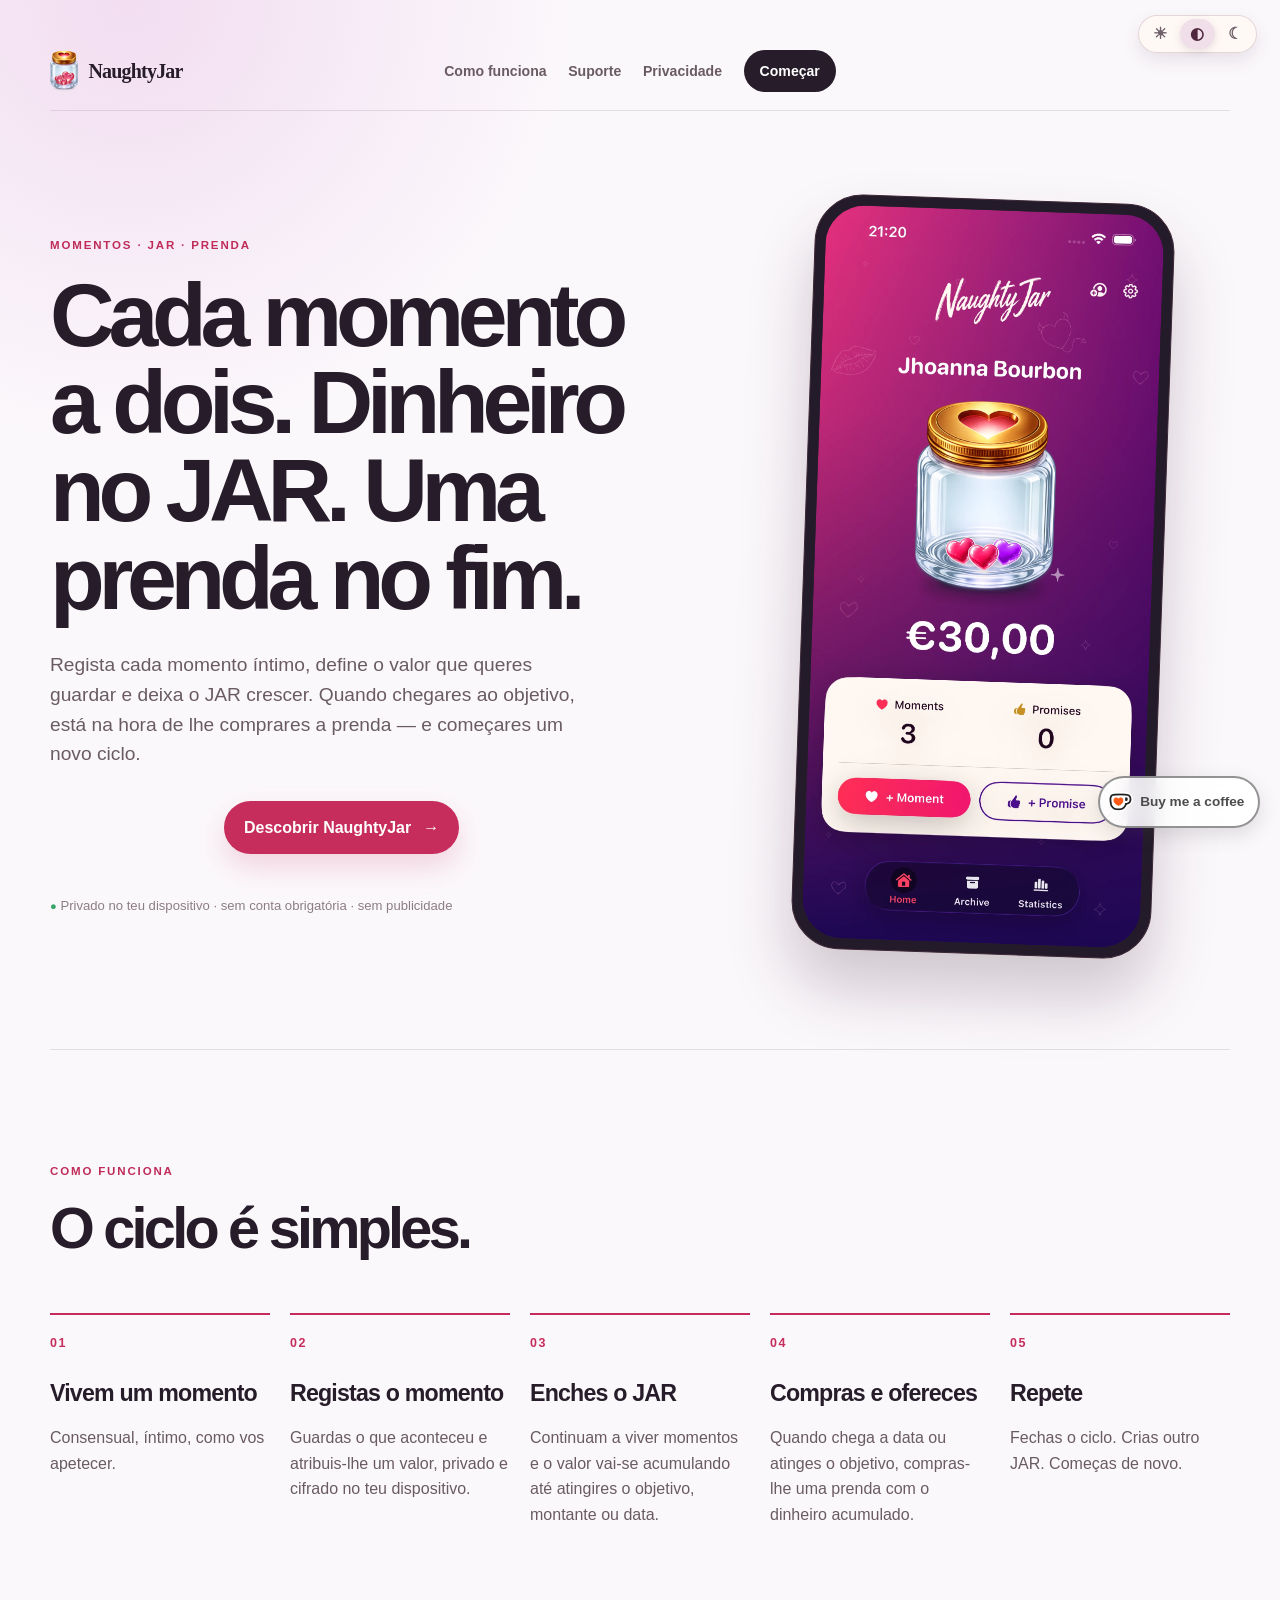
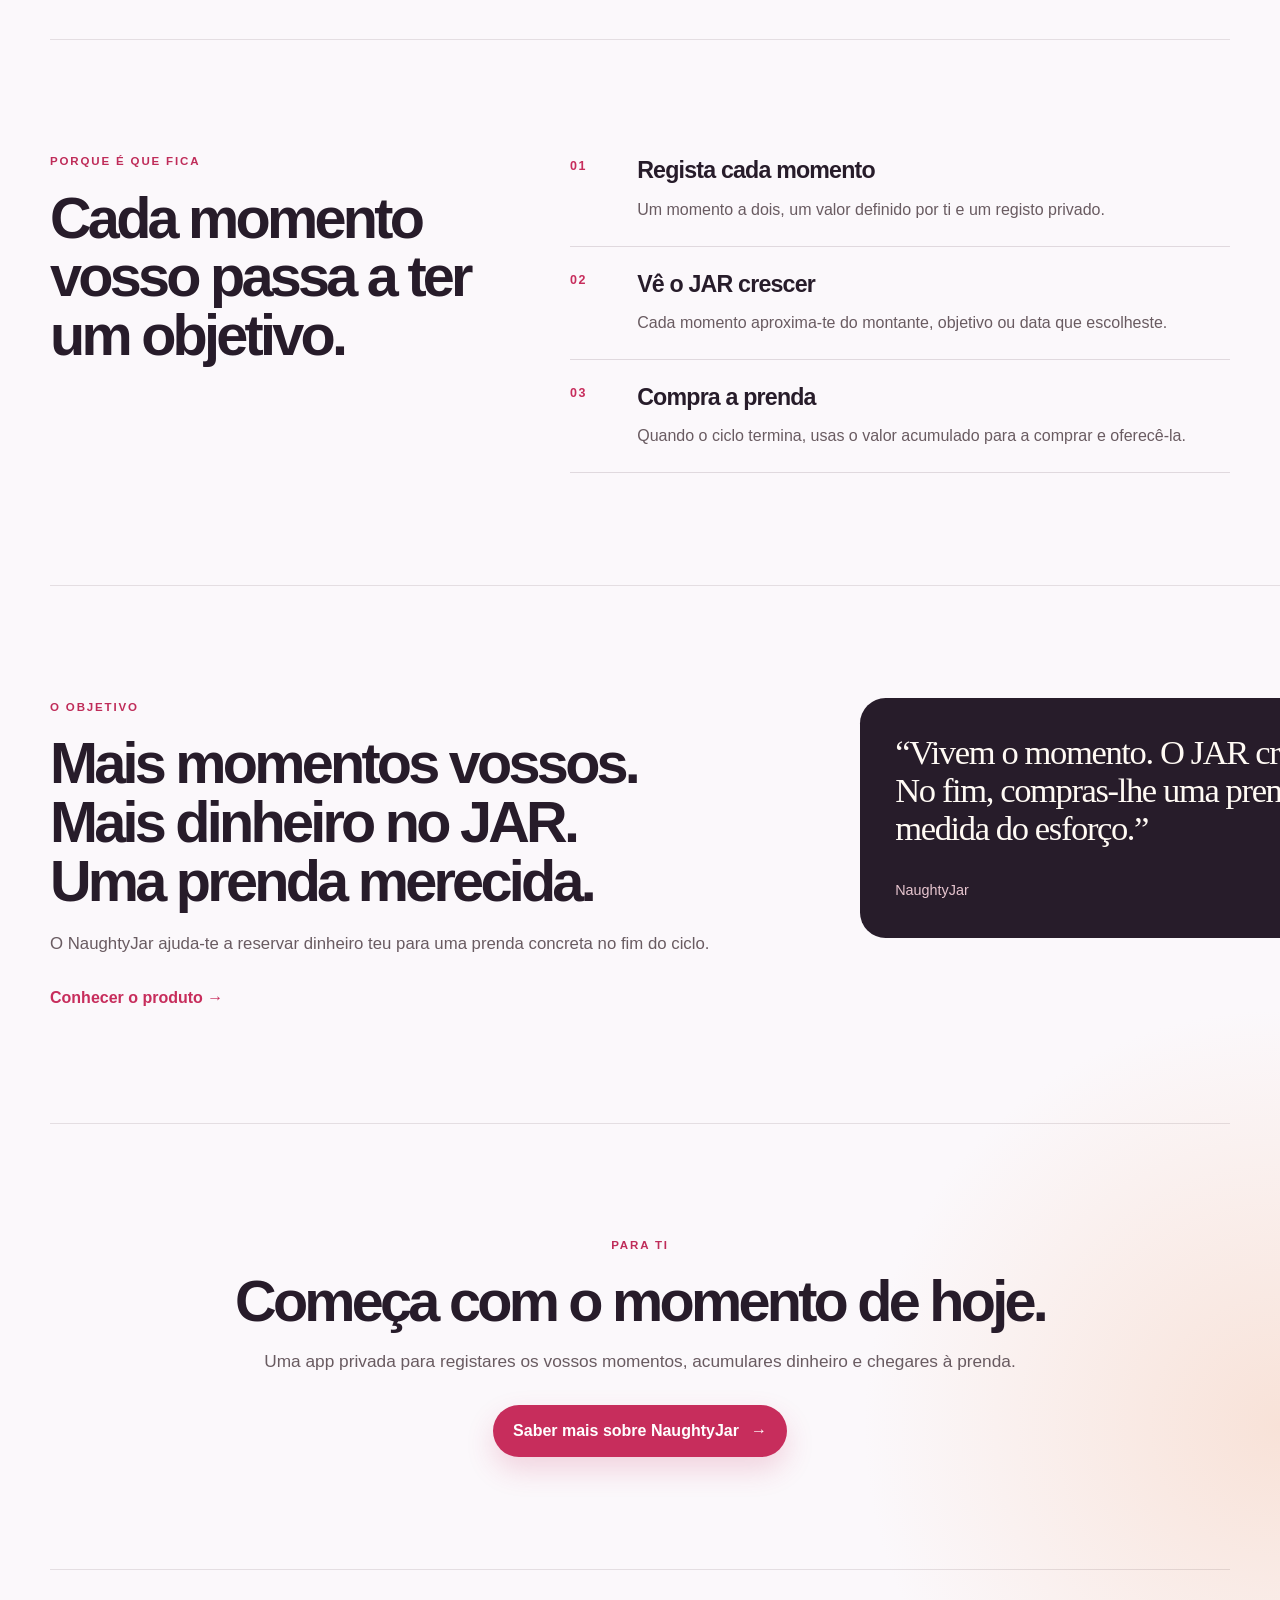
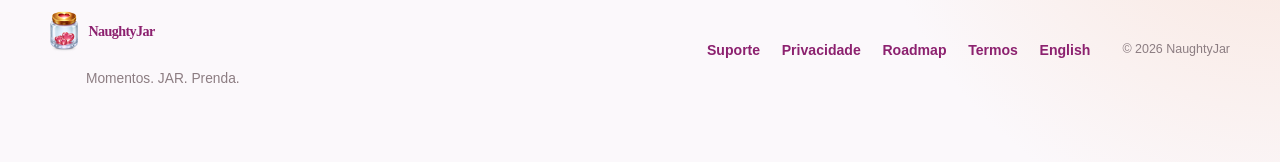
==== commit f5342db8: "Add files via upload" ====
--- a/index.html
+++ b/index.html
@@ -3,29 +3,29 @@
 <head>
   <meta charset="utf-8">
   <meta name="viewport" content="width=device-width, initial-scale=1">
-  <meta name="description" content="NaughtyJar — sexo, dinheiro no JAR e uma prenda no fim. O teu ritual privado.">
+  <meta name="description" content="NaughtyJar — cada momento a dois vira valor no JAR, até chegares à prenda. O teu ritual privado.">
   <meta name="theme-color" content="#fffaf4">
-  <title>NaughtyJar — Sexo. Dinheiro no JAR. Uma prenda no fim.</title>
+  <title>NaughtyJar — Cada momento. Dinheiro no JAR. Uma prenda no fim.</title>
   <link rel="stylesheet" href="style.css">
   <link rel="icon" type="image/png" href="img/logo.png">
   <script defer src="theme.js"></script>
 </head>
-<body>
+<body class="screenshots-disabled">
   <main class="landing">
     <nav class="landing-nav" aria-label="Navegação principal">
       <a class="landing-wordmark" href="index.html"><img src="img/logo.png" alt=""><span>NaughtyJar</span></a>
       <div class="landing-nav-links"><a href="#como-funciona">Como funciona</a><a href="pt/support.html">Suporte</a><a href="pt/privacy.html">Privacidade</a><a class="nav-cta" href="#começar">Começar</a></div>
     </nav>
     <section class="landing-hero" aria-labelledby="hero-title">
-      <div class="hero-copy"><p class="eyebrow">SEXO · JAR · PRENDA</p><h1 id="hero-title">Sexo. Dinheiro no JAR. Uma prenda no fim.</h1><p class="hero-lede">Regista cada momento sexual, define o valor que queres guardar e deixa o JAR crescer. Quando chegares ao objetivo, está na hora de lhe comprares a prenda — e começares um novo ciclo.</p><div class="hero-actions"><a class="landing-button landing-button-primary" href="#começar">Descobrir NaughtyJar <span aria-hidden="true">→</span></a><a class="text-link" href="#produto">Ver a app <span aria-hidden="true">↓</span></a></div><p class="quiet-proof"><span aria-hidden="true">●</span> Privado no teu dispositivo · sem conta obrigatória · sem publicidade</p></div>
+      <div class="hero-copy"><p class="eyebrow">MOMENTOS · JAR · PRENDA</p><h1 id="hero-title">Cada momento a dois. Dinheiro no JAR. Uma prenda no fim.</h1><p class="hero-lede">Regista cada momento íntimo, define o valor que queres guardar e deixa o JAR crescer. Quando chegares ao objetivo, está na hora de lhe comprares a prenda — e começares um novo ciclo.</p><div class="hero-actions"><a class="landing-button landing-button-primary" href="#começar">Descobrir NaughtyJar <span aria-hidden="true">→</span></a><a class="text-link" href="#produto">Ver a app <span aria-hidden="true">↓</span></a></div><p class="quiet-proof"><span aria-hidden="true">●</span> Privado no teu dispositivo · sem conta obrigatória · sem publicidade</p></div>
       <div class="hero-product" aria-label="Ecrã inicial da NaughtyJar"><div class="device-frame"><img src="img/app-screens/home-active.webp" alt="Ecrã inicial da NaughtyJar com Jhoanna, momentos e promessas"></div></div>
     </section>
-    <section class="product-section" id="produto" aria-labelledby="product-title"><div class="section-heading"><p class="eyebrow">A APP, SEM PROMESSAS VAZIAS</p><h2 id="product-title">Cada vez que fazes sexo, o JAR cresce.</h2><p>Regista o momento, define o valor e mantém o teu objetivo à vista.</p></div><div class="screen-grid"><figure class="screen-card screen-card-tall"><div class="screen-placeholder" aria-hidden="true"><span>Screenshot placeholder</span></div><figcaption><strong>Adiciona quem está contigo</strong><span>O registo fica só no teu dispositivo.</span></figcaption></figure><figure class="screen-card screen-card-tall"><div class="screen-placeholder" aria-hidden="true"><span>Screenshot placeholder</span></div><figcaption><strong>Dar forma ao teu JAR</strong><span>Escolhe o visual e define o objetivo.</span></figcaption></figure><div class="product-note"><p class="eyebrow">FEITO PARA A VIDA REAL</p><h3>Sem julgamentos. Sem feeds. Sem ruído.</h3><p>A pessoa com quem estás não precisa de usar a app. É o teu registo privado: sexo consensual, o teu dinheiro e uma prenda no fim.<br>O NaughtyJar não paga nem oferece prémios.</p></div></div></section>
-    <section class="how-section" id="como-funciona" aria-labelledby="how-title"><div class="section-heading"><p class="eyebrow">COMO FUNCIONA</p><h2 id="how-title">O ciclo é simples.</h2></div><div class="step-grid"><article><span class="step-number">01</span><h3>Fazes sexo</h3><p>De forma consensual, como te apetecer.</p></article><article><span class="step-number">02</span><h3>Registas o momento</h3><p>Guardas o que aconteceu e atribuis-lhe um valor, privado e cifrado no teu dispositivo.</p></article><article><span class="step-number">03</span><h3>Enches o JAR</h3><p>Continuas a fazer sexo e a acumular valor até atingires o objetivo, montante ou data.</p></article><article><span class="step-number">04</span><h3>Compras e ofereces</h3><p>Quando chega a data ou atinges o objetivo, compras-lhe uma prenda com o dinheiro acumulado.</p></article><article><span class="step-number">05</span><h3>Repete</h3><p>Fechas o ciclo. Crias outro JAR. Começas de novo.</p></article></div></section>
-    <section class="benefits-section" aria-labelledby="benefits-title"><div class="benefit-intro"><p class="eyebrow">PORQUE É QUE FICA</p><h2 id="benefits-title">O teu sexo passa a ter um objetivo.</h2></div><div class="benefit-list"><article><span>01</span><div><h3>Regista cada momento</h3><p>Um encontro sexual, um valor definido por ti e um registo privado.</p></div></article><article><span>02</span><div><h3>Vê o JAR crescer</h3><p>Cada momento aproxima-te do montante, objetivo ou data que escolheste.</p></div></article><article><span>03</span><div><h3>Compra a prenda</h3><p>Quando o ciclo termina, usas o valor acumulado para a comprar e oferecê-la.</p></div></article></div></section>
-    <section class="daily-section" aria-labelledby="daily-title"><div class="daily-copy"><p class="eyebrow">O OBJETIVO</p><h2>Mais sexo. Mais dinheiro no JAR. Uma prenda merecida.</h2><p>O NaughtyJar ajuda-te a reservar dinheiro teu para uma prenda concreta no fim do ciclo.</p><a class="text-link" href="pt/support.html">Conhecer o produto <span aria-hidden="true">→</span></a></div><div class="daily-quote"><p>“Fazes sexo. O JAR cresce.<br>No fim, compras-lhe uma<br>prenda à medida do esforço.”</p><span>NaughtyJar</span></div></section>
-    <section class="final-cta" id="começar" aria-labelledby="cta-title"><p class="eyebrow">PARA TI</p><h2>Começa com o momento de hoje.</h2><p>Uma app privada para registares sexo, acumulares dinheiro e chegares à prenda.</p><a class="landing-button landing-button-primary" href="pt/support.html">Saber mais sobre NaughtyJar <span aria-hidden="true">→</span></a></section>
+    <section class="product-section" id="produto" aria-labelledby="product-title"><div class="section-heading"><p class="eyebrow">A APP, SEM PROMESSAS VAZIAS</p><h2 id="product-title">Cada vez que acontece, o JAR cresce.</h2><p>Regista o momento, define o valor e mantém o teu objetivo à vista.</p></div><div class="screen-grid"><div class="product-note"><p class="eyebrow">FEITO PARA A VIDA REAL</p><h3>Sem julgamentos. Sem feeds. Sem ruído.</h3><p>A pessoa com quem estás não precisa de usar a app. É o teu registo privado: momentos a dois, o teu dinheiro e uma prenda no fim.<br>O NaughtyJar não paga nem oferece prémios.</p></div></div></section>
+    <section class="how-section" id="como-funciona" aria-labelledby="how-title"><div class="section-heading"><p class="eyebrow">COMO FUNCIONA</p><h2 id="how-title">O ciclo é simples.</h2></div><div class="step-grid"><article><span class="step-number">01</span><h3>Vivem um momento</h3><p>Consensual, íntimo, como vos apetecer.</p></article><article><span class="step-number">02</span><h3>Registas o momento</h3><p>Guardas o que aconteceu e atribuis-lhe um valor, privado e cifrado no teu dispositivo.</p></article><article><span class="step-number">03</span><h3>Enches o JAR</h3><p>Continuam a viver momentos e o valor vai-se acumulando até atingires o objetivo, montante ou data.</p></article><article><span class="step-number">04</span><h3>Compras e ofereces</h3><p>Quando chega a data ou atinges o objetivo, compras-lhe uma prenda com o dinheiro acumulado.</p></article><article><span class="step-number">05</span><h3>Repete</h3><p>Fechas o ciclo. Crias outro JAR. Começas de novo.</p></article></div></section>
+    <section class="benefits-section" aria-labelledby="benefits-title"><div class="benefit-intro"><p class="eyebrow">PORQUE É QUE FICA</p><h2 id="benefits-title">Cada momento vosso passa a ter um objetivo.</h2></div><div class="benefit-list"><article><span>01</span><div><h3>Regista cada momento</h3><p>Um momento a dois, um valor definido por ti e um registo privado.</p></div></article><article><span>02</span><div><h3>Vê o JAR crescer</h3><p>Cada momento aproxima-te do montante, objetivo ou data que escolheste.</p></div></article><article><span>03</span><div><h3>Compra a prenda</h3><p>Quando o ciclo termina, usas o valor acumulado para a comprar e oferecê-la.</p></div></article></div></section>
+    <section class="daily-section" aria-labelledby="daily-title"><div class="daily-copy"><p class="eyebrow">O OBJETIVO</p><h2><span>Mais momentos vossos.</span><span>Mais dinheiro no JAR.</span><span>Uma prenda merecida.</span></h2><p>O NaughtyJar ajuda-te a reservar dinheiro teu para uma prenda concreta no fim do ciclo.</p><a class="text-link" href="pt/support.html">Conhecer o produto <span aria-hidden="true">→</span></a></div><div class="daily-quote"><p>“Vivem o momento. O JAR cresce. No fim, compras-lhe uma prenda à medida do esforço.”</p><span>NaughtyJar</span></div></section>
+    <section class="final-cta" id="começar" aria-labelledby="cta-title"><p class="eyebrow">PARA TI</p><h2>Começa com o momento de hoje.</h2><p>Uma app privada para registares os vossos momentos, acumulares dinheiro e chegares à prenda.</p><a class="landing-button landing-button-primary" href="pt/support.html">Saber mais sobre NaughtyJar <span aria-hidden="true">→</span></a></section>
   </main>
-  <footer class="landing-footer"><div><a class="landing-wordmark" href="index.html"><img src="img/logo.png" alt=""><span>NaughtyJar</span></a><p>Sexo. JAR. Prenda.</p></div><nav aria-label="Informação legal"><a href="pt/support.html">Suporte</a><a href="pt/privacy.html">Privacidade</a><a href="pt/roadmap.html">Roadmap</a><a href="pt/terms.html">Termos</a><a href="en/index.html" lang="en">English</a></nav><span class="copyright">© 2026 NaughtyJar</span></footer>
+  <footer class="landing-footer"><div><a class="landing-wordmark" href="index.html"><img src="img/logo.png" alt=""><span>NaughtyJar</span></a><p>Momentos. JAR. Prenda.</p></div><nav aria-label="Informação legal"><a href="pt/support.html">Suporte</a><a href="pt/privacy.html">Privacidade</a><a href="pt/roadmap.html">Roadmap</a><a href="pt/terms.html">Termos</a><a href="en/index.html" lang="en">English</a></nav><span class="copyright">© 2026 NaughtyJar</span></footer>
 </body>
 </html>
--- a/style.css
+++ b/style.css
@@ -237,6 +237,9 @@
 .device-frame { width: min(100%, 360px); padding: .62rem; border: 1px solid #3d2635; border-radius: 3rem; background: #241b2a; box-shadow: 0 2.4rem 4rem rgb(55 23 49 / 22%); transform: rotate(2deg); }
 .device-frame img { display: block; width: 100%; border-radius: 2.45rem; }
 .product-section, .how-section, .benefits-section, .daily-section, .final-cta { padding: 7rem 0; border-top: 1px solid rgb(61 34 42 / 12%); }
+/* Keep the HERO product preview active while the additional app screenshots are paused. */
+.screenshots-disabled .product-section { display: none; }
+.screenshots-disabled .hero-actions .text-link { display: none; }
 .section-heading { max-width: 680px; margin-bottom: 3.5rem; }
 .landing h2 { margin: 0; font-size: clamp(2.3rem, 4.5vw, 4.2rem); line-height: 1.02; letter-spacing: -.065em; }
 .section-heading > p:last-child { max-width: 570px; margin: 1.25rem 0 0; color: #695b61; font-size: 1.08rem; line-height: 1.6; }
@@ -262,13 +265,14 @@
 .benefit-list p { margin: .45rem 0 0; }
 .daily-section { display: grid; width: calc(100% + 200px); grid-template-columns: minmax(0, 1fr) 520px; gap: 5rem; align-items: start; }
 .daily-copy { max-width: none; }
+.daily-copy h2 span, .daily-quote p span { display: block; }
 .daily-copy > p:not(.eyebrow) { margin: 1.3rem 0 1.7rem; font-size: 1.05rem; white-space: nowrap; }
 .daily-quote { padding: 2.2rem; border-radius: 1.6rem; background: #271c2a; color: #fffaf4; transform: translateX(-50px); }
 .daily-quote p { margin: 0; font-family: Georgia, "Times New Roman", serif; font-size: clamp(1.7rem, 2.7vw, 2.4rem); line-height: 1.1; letter-spacing: -.04em; }
 html[lang="en"] .daily-quote p { font-size: clamp(1.6rem, 2.4vw, 2.15rem); }
 .daily-quote span { display: block; margin-top: 2rem; color: #e7c5cf; font-size: .9rem; }
 .final-cta { text-align: center; }
-.final-cta > p:not(.eyebrow) { max-width: 680px; margin: 1.1rem auto 1.8rem; color: #695b61; font-size: 1.08rem; }
+.final-cta > p:not(.eyebrow) { max-width: 1000px; margin: 1.1rem auto 1.8rem; color: #695b61; font-size: 1.08rem; white-space: nowrap; }
 .landing-footer { display: grid; grid-template-columns: 1fr auto auto; align-items: center; gap: 2rem; width: min(100%, 1180px); margin: 0 auto; padding: 2.5rem 0 3rem; border-top: 1px solid rgb(61 34 42 / 12%); }
 .landing-footer p { margin: .55rem 0 0 36px; color: #8c7d82; font-size: .86rem; }
 .landing-footer .copyright { color: #8c7d82; font-size: .78rem; }
@@ -286,6 +290,7 @@
   .screen-card { max-width: 430px; }
   .product-note { max-width: none; }
   .daily-copy > p:not(.eyebrow) { white-space: normal; }
+  .final-cta > p:not(.eyebrow) { white-space: normal; }
   .daily-quote { transform: none; }
   .step-grid { grid-template-columns: 1fr; gap: 2.2rem; }
   .landing-footer { grid-template-columns: 1fr; gap: 1.4rem; padding: 2rem 0 2.5rem; }
@@ -343,10 +348,10 @@
 .document-page + .footer-divider { width: min(100%, 1120px); height: 1px; margin: 4rem auto 0; border-top-color: rgb(61 34 42 / 14%); }
 .document-page + .footer-divider + .site-language-strip { display: none; }
 .site-language-strip { margin-top: 1.5rem; }
-.site-footer { display: grid; grid-template-columns: 1fr auto auto; align-items: center; gap: 2rem; width: min(100%, 1180px); margin: 0 auto; padding: 2.5rem 0 3rem; border-top: 1px solid rgb(61 34 42 / 12%); }
+.site-footer { display: grid; grid-template-columns: 1fr auto auto; align-items: center; gap: 2rem; width: min(100%, 1180px); margin: 0 auto; padding: 2.5rem 0 3rem; }
 .site-footer::before { display: none; }
 .site-footer > div { grid-column: 1; grid-row: 1; }
-.site-footer > div p { margin: .55rem 0 0 36px; color: #8c7d82; font-size: .86rem; }
+.site-footer > div p { margin: -0.85rem 0 0 36px; color: #8c7d82; font-size: .86rem; }
 .site-footer > span:first-of-type { grid-column: 3; grid-row: 1; color: #8c7d82; font-size: .78rem; }
 .site-footer nav { grid-column: 2; grid-row: 1; justify-content: flex-end; }
 
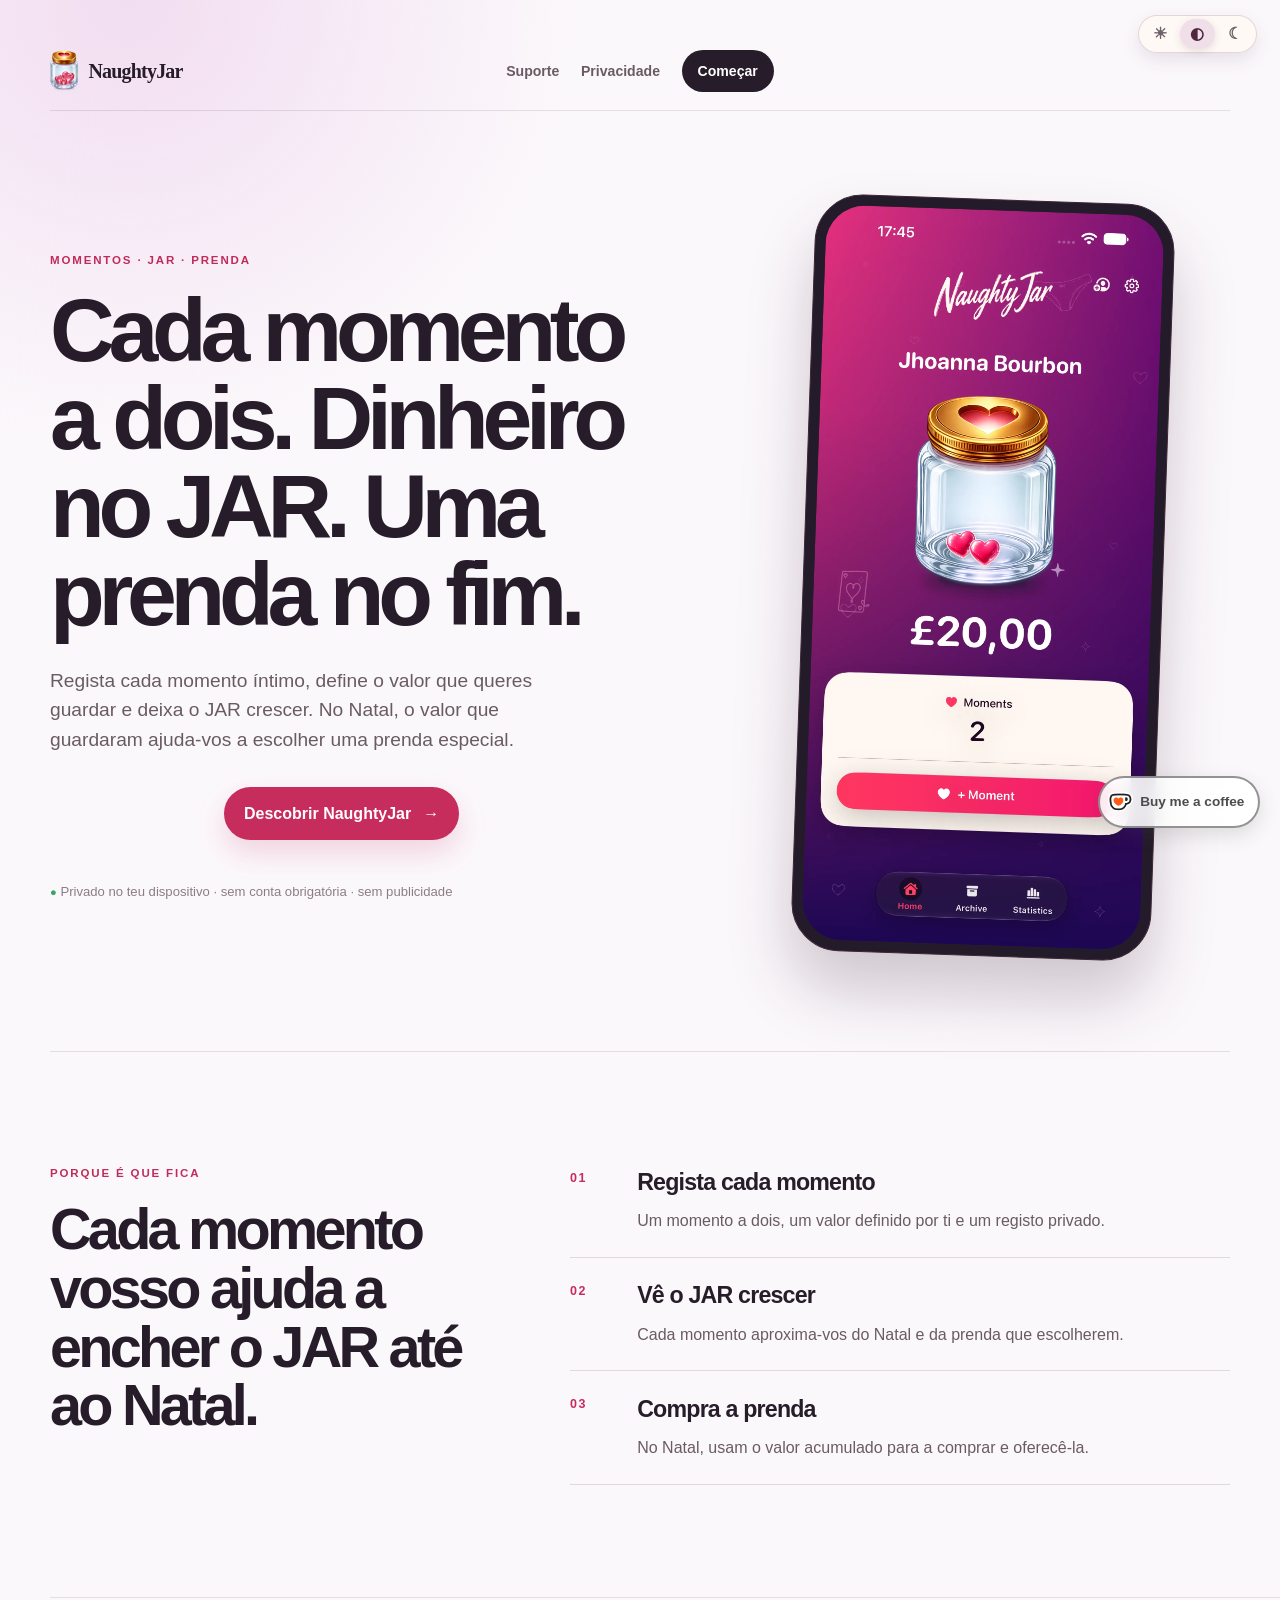
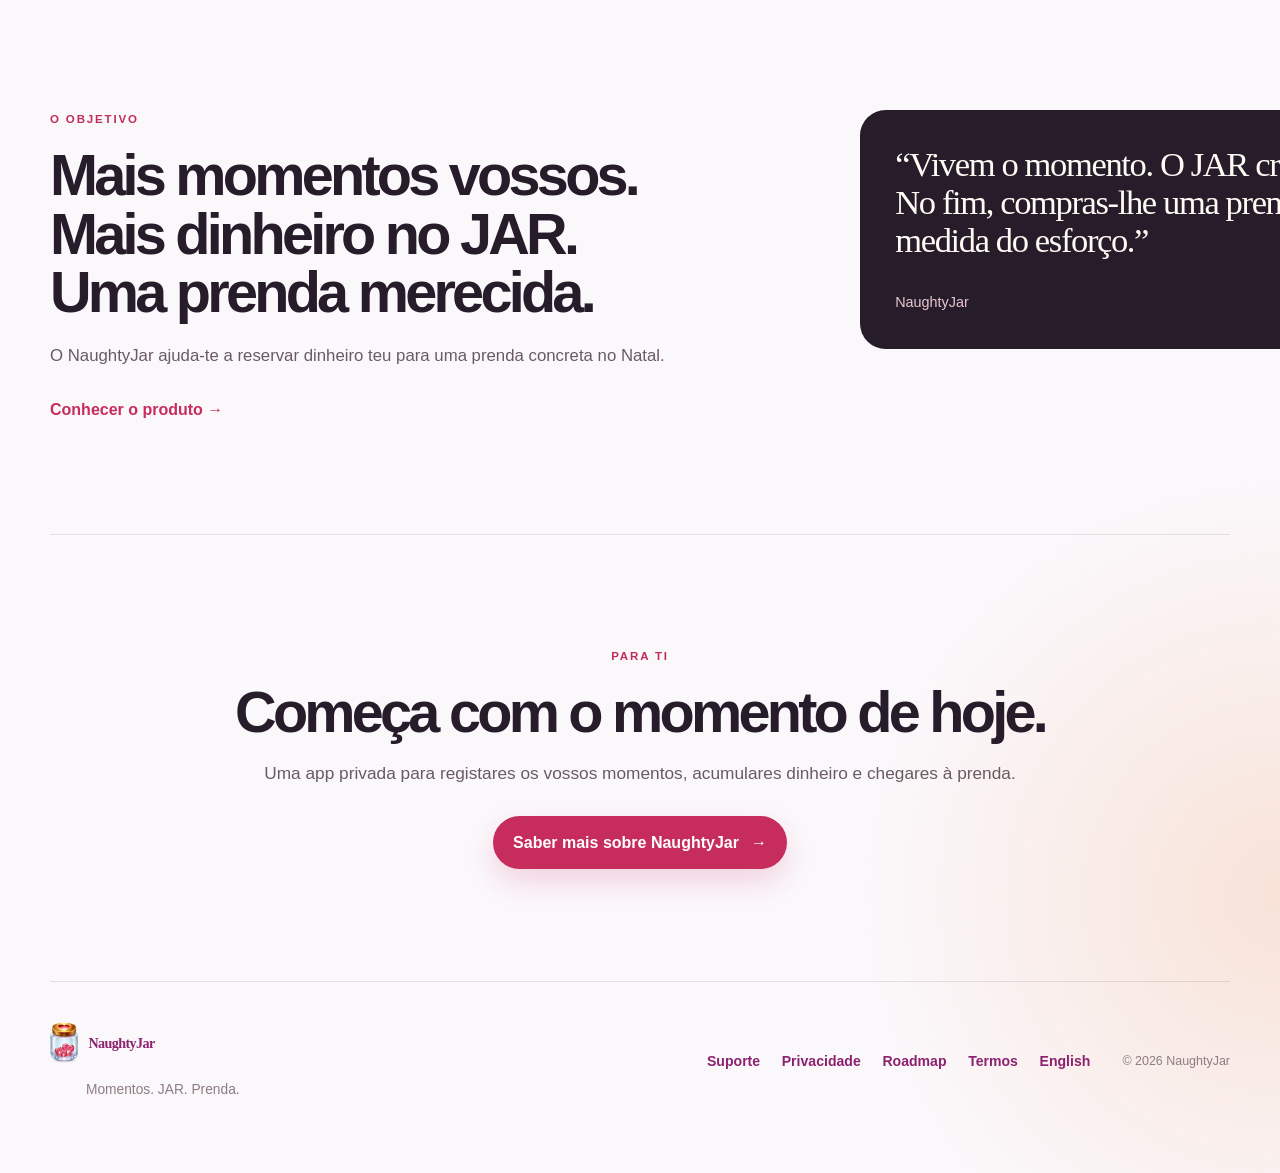
==== commit a9b7cae8: "Add files via upload" ====
--- a/index.html
+++ b/index.html
@@ -14,16 +14,16 @@
   <main class="landing">
     <nav class="landing-nav" aria-label="Navegação principal">
       <a class="landing-wordmark" href="index.html"><img src="img/logo.png" alt=""><span>NaughtyJar</span></a>
-      <div class="landing-nav-links"><a href="#como-funciona">Como funciona</a><a href="pt/support.html">Suporte</a><a href="pt/privacy.html">Privacidade</a><a class="nav-cta" href="#começar">Começar</a></div>
+      <div class="landing-nav-links"><a href="pt/support.html">Suporte</a><a href="pt/privacy.html">Privacidade</a><a class="nav-cta" href="#começar">Começar</a></div>
     </nav>
     <section class="landing-hero" aria-labelledby="hero-title">
-      <div class="hero-copy"><p class="eyebrow">MOMENTOS · JAR · PRENDA</p><h1 id="hero-title">Cada momento a dois. Dinheiro no JAR. Uma prenda no fim.</h1><p class="hero-lede">Regista cada momento íntimo, define o valor que queres guardar e deixa o JAR crescer. Quando chegares ao objetivo, está na hora de lhe comprares a prenda — e começares um novo ciclo.</p><div class="hero-actions"><a class="landing-button landing-button-primary" href="#começar">Descobrir NaughtyJar <span aria-hidden="true">→</span></a><a class="text-link" href="#produto">Ver a app <span aria-hidden="true">↓</span></a></div><p class="quiet-proof"><span aria-hidden="true">●</span> Privado no teu dispositivo · sem conta obrigatória · sem publicidade</p></div>
-      <div class="hero-product" aria-label="Ecrã inicial da NaughtyJar"><div class="device-frame"><img src="img/app-screens/home-active.webp" alt="Ecrã inicial da NaughtyJar com Jhoanna, momentos e promessas"></div></div>
+      <div class="hero-copy"><p class="eyebrow">MOMENTOS · JAR · PRENDA</p><h1 id="hero-title">Cada momento a dois. Dinheiro no JAR. Uma prenda no fim.</h1><p class="hero-lede">Regista cada momento íntimo, define o valor que queres guardar e deixa o JAR crescer. No Natal, o valor que guardaram ajuda-vos a escolher uma prenda especial.</p><div class="hero-actions"><a class="landing-button landing-button-primary" href="#começar">Descobrir NaughtyJar <span aria-hidden="true">→</span></a><a class="text-link" href="#produto">Ver a app <span aria-hidden="true">↓</span></a></div><p class="quiet-proof"><span aria-hidden="true">●</span> Privado no teu dispositivo · sem conta obrigatória · sem publicidade</p></div>
+      <div class="hero-product" aria-label="Ecrã principal do NaughtyJar"><div class="device-frame"><img src="img/app-screens/home-active.webp" alt="Ecrã principal do NaughtyJar"></div></div>
+
     </section>
-    <section class="product-section" id="produto" aria-labelledby="product-title"><div class="section-heading"><p class="eyebrow">A APP, SEM PROMESSAS VAZIAS</p><h2 id="product-title">Cada vez que acontece, o JAR cresce.</h2><p>Regista o momento, define o valor e mantém o teu objetivo à vista.</p></div><div class="screen-grid"><div class="product-note"><p class="eyebrow">FEITO PARA A VIDA REAL</p><h3>Sem julgamentos. Sem feeds. Sem ruído.</h3><p>A pessoa com quem estás não precisa de usar a app. É o teu registo privado: momentos a dois, o teu dinheiro e uma prenda no fim.<br>O NaughtyJar não paga nem oferece prémios.</p></div></div></section>
-    <section class="how-section" id="como-funciona" aria-labelledby="how-title"><div class="section-heading"><p class="eyebrow">COMO FUNCIONA</p><h2 id="how-title">O ciclo é simples.</h2></div><div class="step-grid"><article><span class="step-number">01</span><h3>Vivem um momento</h3><p>Consensual, íntimo, como vos apetecer.</p></article><article><span class="step-number">02</span><h3>Registas o momento</h3><p>Guardas o que aconteceu e atribuis-lhe um valor, privado e cifrado no teu dispositivo.</p></article><article><span class="step-number">03</span><h3>Enches o JAR</h3><p>Continuam a viver momentos e o valor vai-se acumulando até atingires o objetivo, montante ou data.</p></article><article><span class="step-number">04</span><h3>Compras e ofereces</h3><p>Quando chega a data ou atinges o objetivo, compras-lhe uma prenda com o dinheiro acumulado.</p></article><article><span class="step-number">05</span><h3>Repete</h3><p>Fechas o ciclo. Crias outro JAR. Começas de novo.</p></article></div></section>
-    <section class="benefits-section" aria-labelledby="benefits-title"><div class="benefit-intro"><p class="eyebrow">PORQUE É QUE FICA</p><h2 id="benefits-title">Cada momento vosso passa a ter um objetivo.</h2></div><div class="benefit-list"><article><span>01</span><div><h3>Regista cada momento</h3><p>Um momento a dois, um valor definido por ti e um registo privado.</p></div></article><article><span>02</span><div><h3>Vê o JAR crescer</h3><p>Cada momento aproxima-te do montante, objetivo ou data que escolheste.</p></div></article><article><span>03</span><div><h3>Compra a prenda</h3><p>Quando o ciclo termina, usas o valor acumulado para a comprar e oferecê-la.</p></div></article></div></section>
-    <section class="daily-section" aria-labelledby="daily-title"><div class="daily-copy"><p class="eyebrow">O OBJETIVO</p><h2><span>Mais momentos vossos.</span><span>Mais dinheiro no JAR.</span><span>Uma prenda merecida.</span></h2><p>O NaughtyJar ajuda-te a reservar dinheiro teu para uma prenda concreta no fim do ciclo.</p><a class="text-link" href="pt/support.html">Conhecer o produto <span aria-hidden="true">→</span></a></div><div class="daily-quote"><p>“Vivem o momento. O JAR cresce. No fim, compras-lhe uma prenda à medida do esforço.”</p><span>NaughtyJar</span></div></section>
+    <section class="product-section" id="produto" aria-labelledby="product-title"><div class="section-heading"><p class="eyebrow">O JAR DE NATAL</p><h2 id="product-title">Cada vez que acontece, o JAR cresce.</h2><p>Regista o momento, define o valor e mantém o Natal à vista.</p></div><div class="screen-grid"><div class="product-note"><p class="eyebrow">FEITO PARA A VIDA REAL</p><h3>Sem julgamentos. Sem feeds. Sem ruído.</h3><p>A pessoa com quem estás não precisa de usar a app. Guardam momentos íntimos, enchem o JAR e escolhem uma prenda especial no Natal.</p></div></div></section>
+    <section class="benefits-section" aria-labelledby="benefits-title"><div class="benefit-intro"><p class="eyebrow">PORQUE É QUE FICA</p><h2 id="benefits-title">Cada momento vosso ajuda a encher o JAR até ao Natal.</h2></div><div class="benefit-list"><article><span>01</span><div><h3>Regista cada momento</h3><p>Um momento a dois, um valor definido por ti e um registo privado.</p></div></article><article><span>02</span><div><h3>Vê o JAR crescer</h3><p>Cada momento aproxima-vos do Natal e da prenda que escolherem.</p></div></article><article><span>03</span><div><h3>Compra a prenda</h3><p>No Natal, usam o valor acumulado para a comprar e oferecê-la.</p></div></article></div></section>
+    <section class="daily-section" aria-labelledby="daily-title"><div class="daily-copy"><p class="eyebrow">O OBJETIVO</p><h2><span>Mais momentos vossos.</span><span>Mais dinheiro no JAR.</span><span>Uma prenda merecida.</span></h2><p>O NaughtyJar ajuda-te a reservar dinheiro teu para uma prenda concreta no Natal.</p><a class="text-link" href="pt/support.html">Conhecer o produto <span aria-hidden="true">→</span></a></div><div class="daily-quote"><p>“Vivem o momento. O JAR cresce. No fim, compras-lhe uma prenda à medida do esforço.”</p><span>NaughtyJar</span></div></section>
     <section class="final-cta" id="começar" aria-labelledby="cta-title"><p class="eyebrow">PARA TI</p><h2>Começa com o momento de hoje.</h2><p>Uma app privada para registares os vossos momentos, acumulares dinheiro e chegares à prenda.</p><a class="landing-button landing-button-primary" href="pt/support.html">Saber mais sobre NaughtyJar <span aria-hidden="true">→</span></a></section>
   </main>
   <footer class="landing-footer"><div><a class="landing-wordmark" href="index.html"><img src="img/logo.png" alt=""><span>NaughtyJar</span></a><p>Momentos. JAR. Prenda.</p></div><nav aria-label="Informação legal"><a href="pt/support.html">Suporte</a><a href="pt/privacy.html">Privacidade</a><a href="pt/roadmap.html">Roadmap</a><a href="pt/terms.html">Termos</a><a href="en/index.html" lang="en">English</a></nav><span class="copyright">© 2026 NaughtyJar</span></footer>
